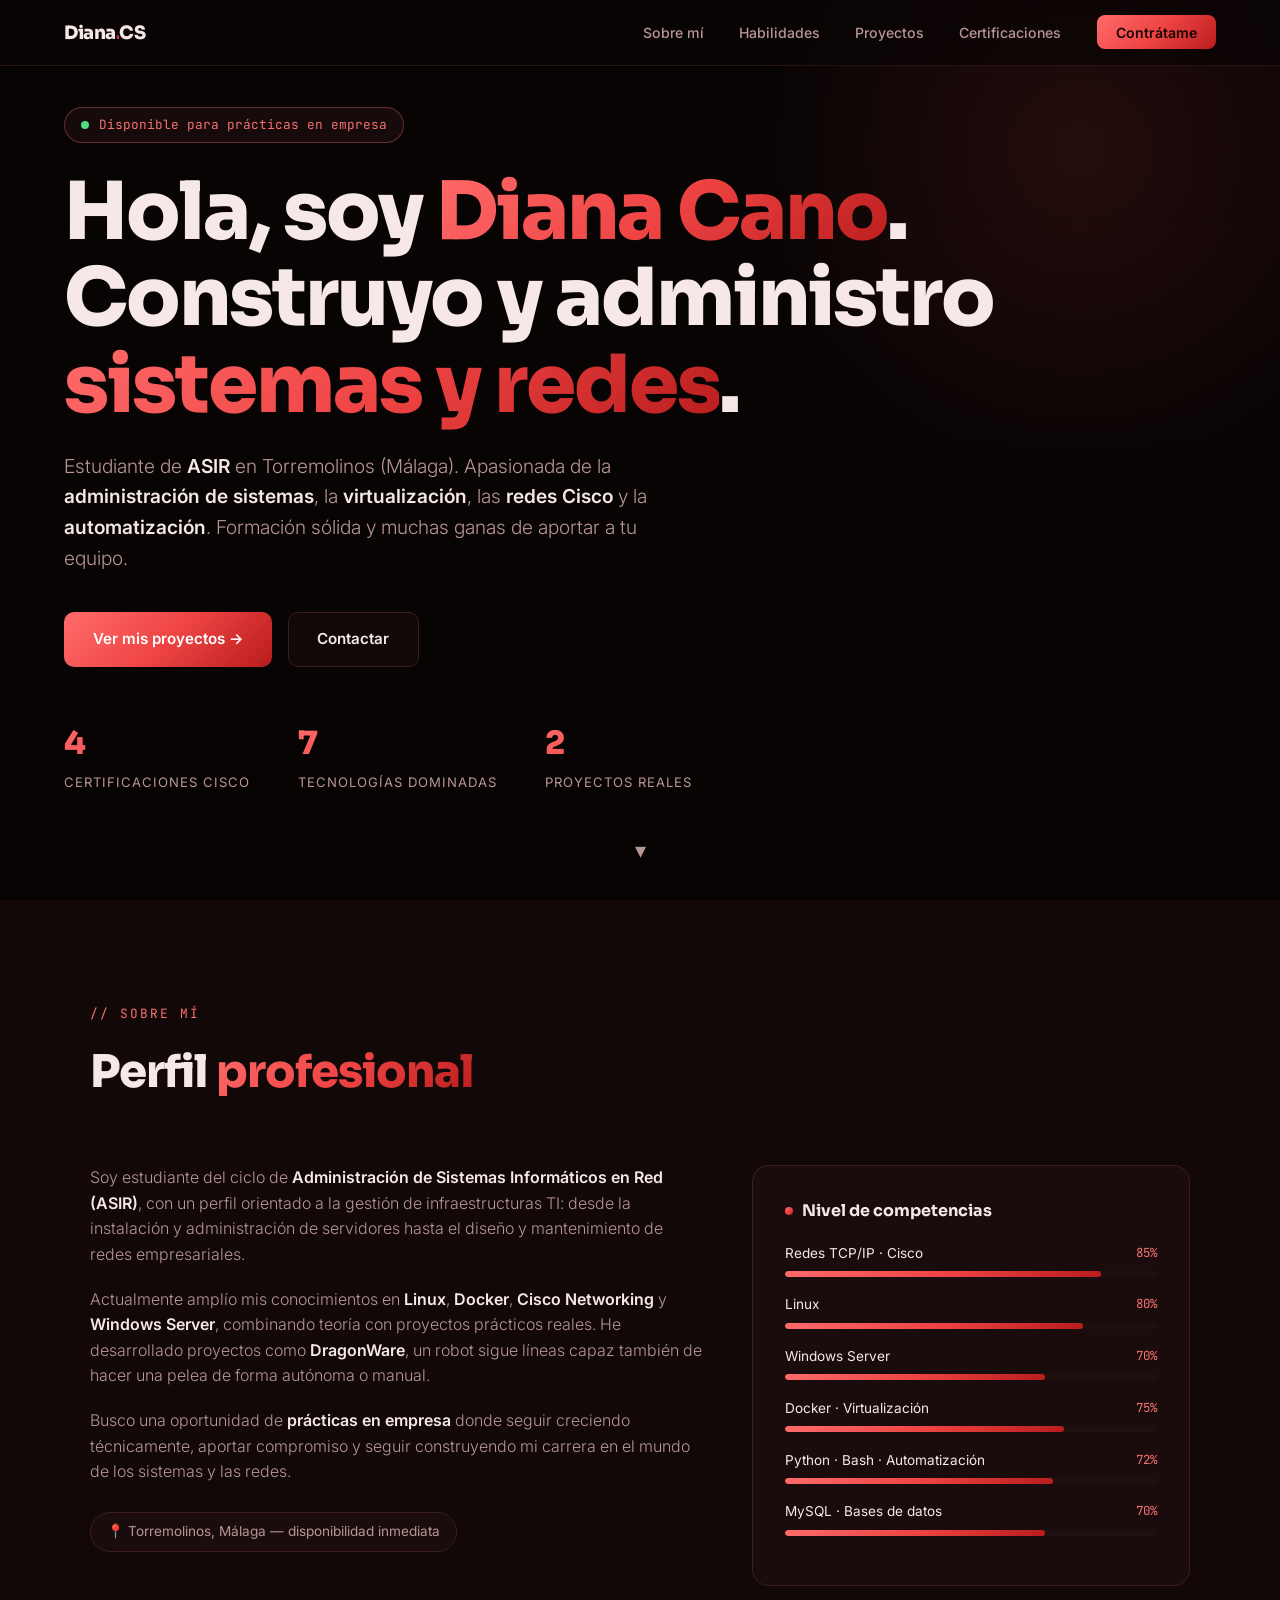
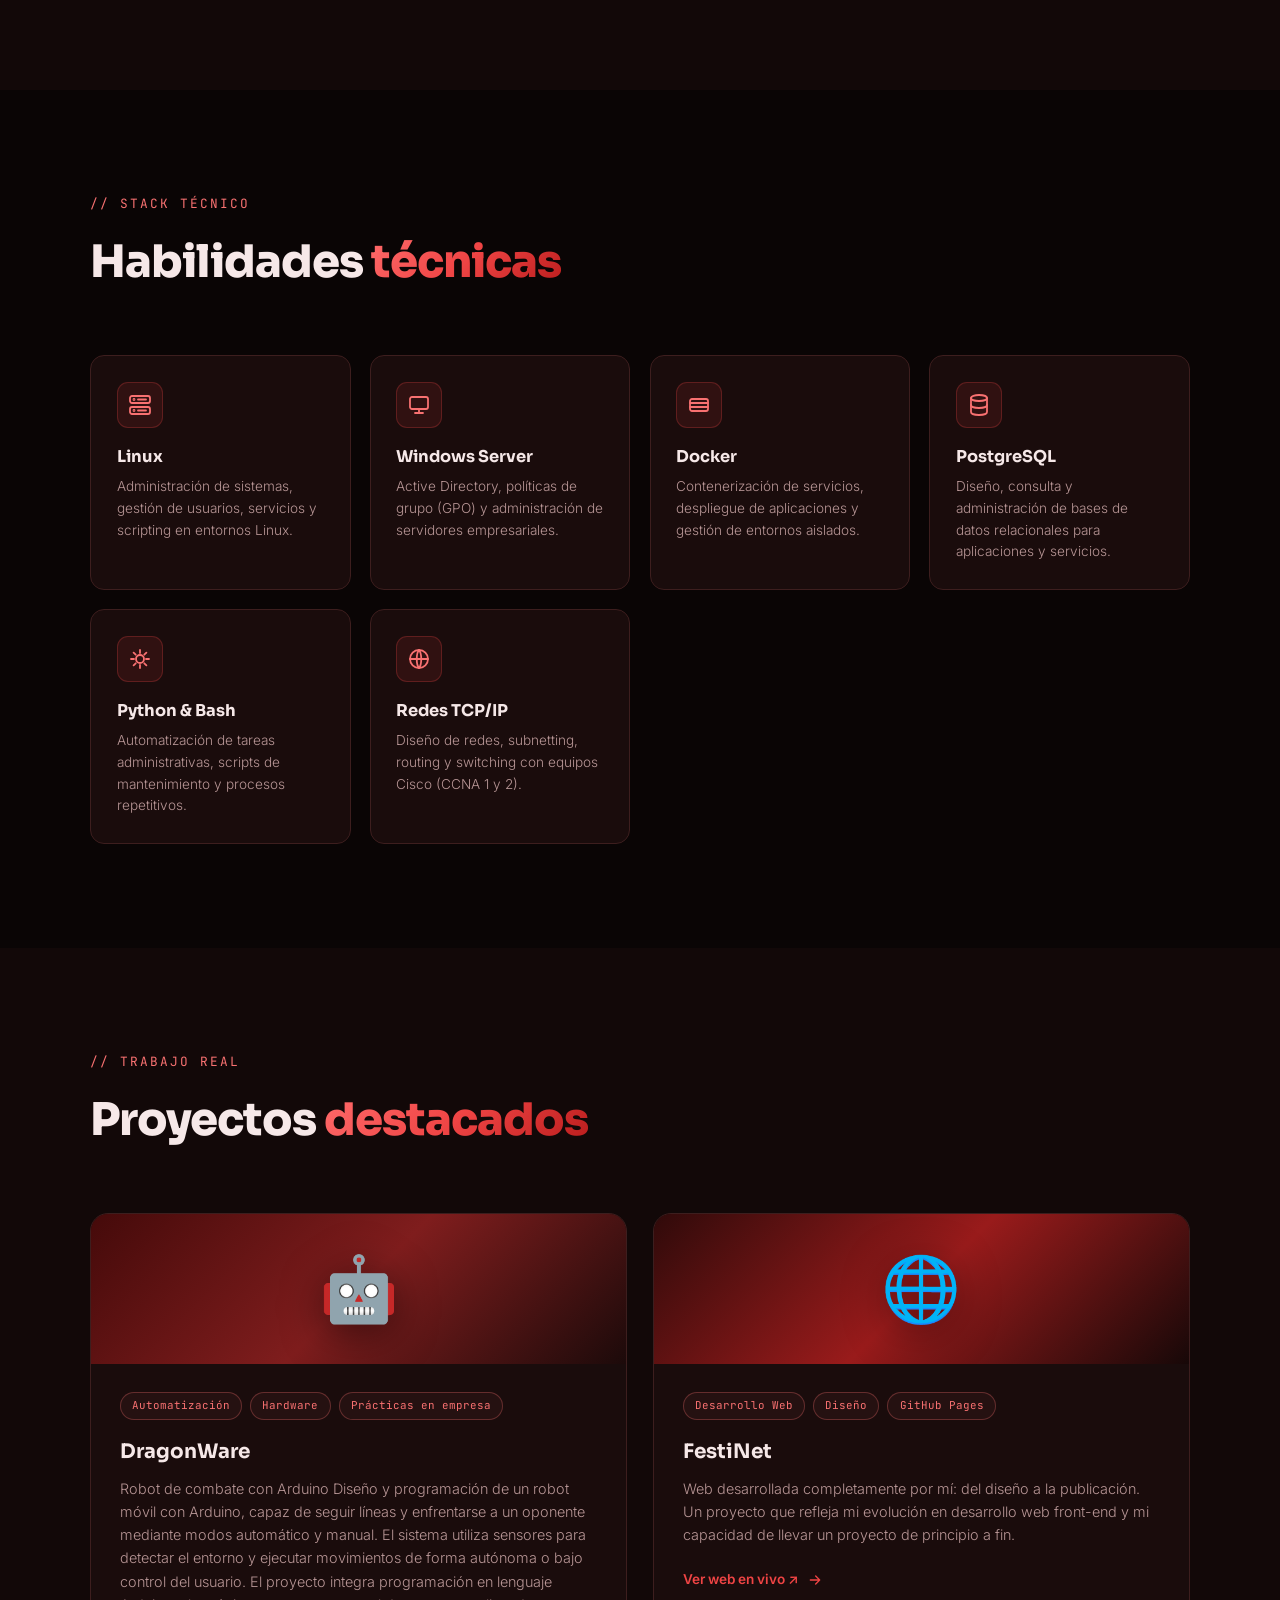
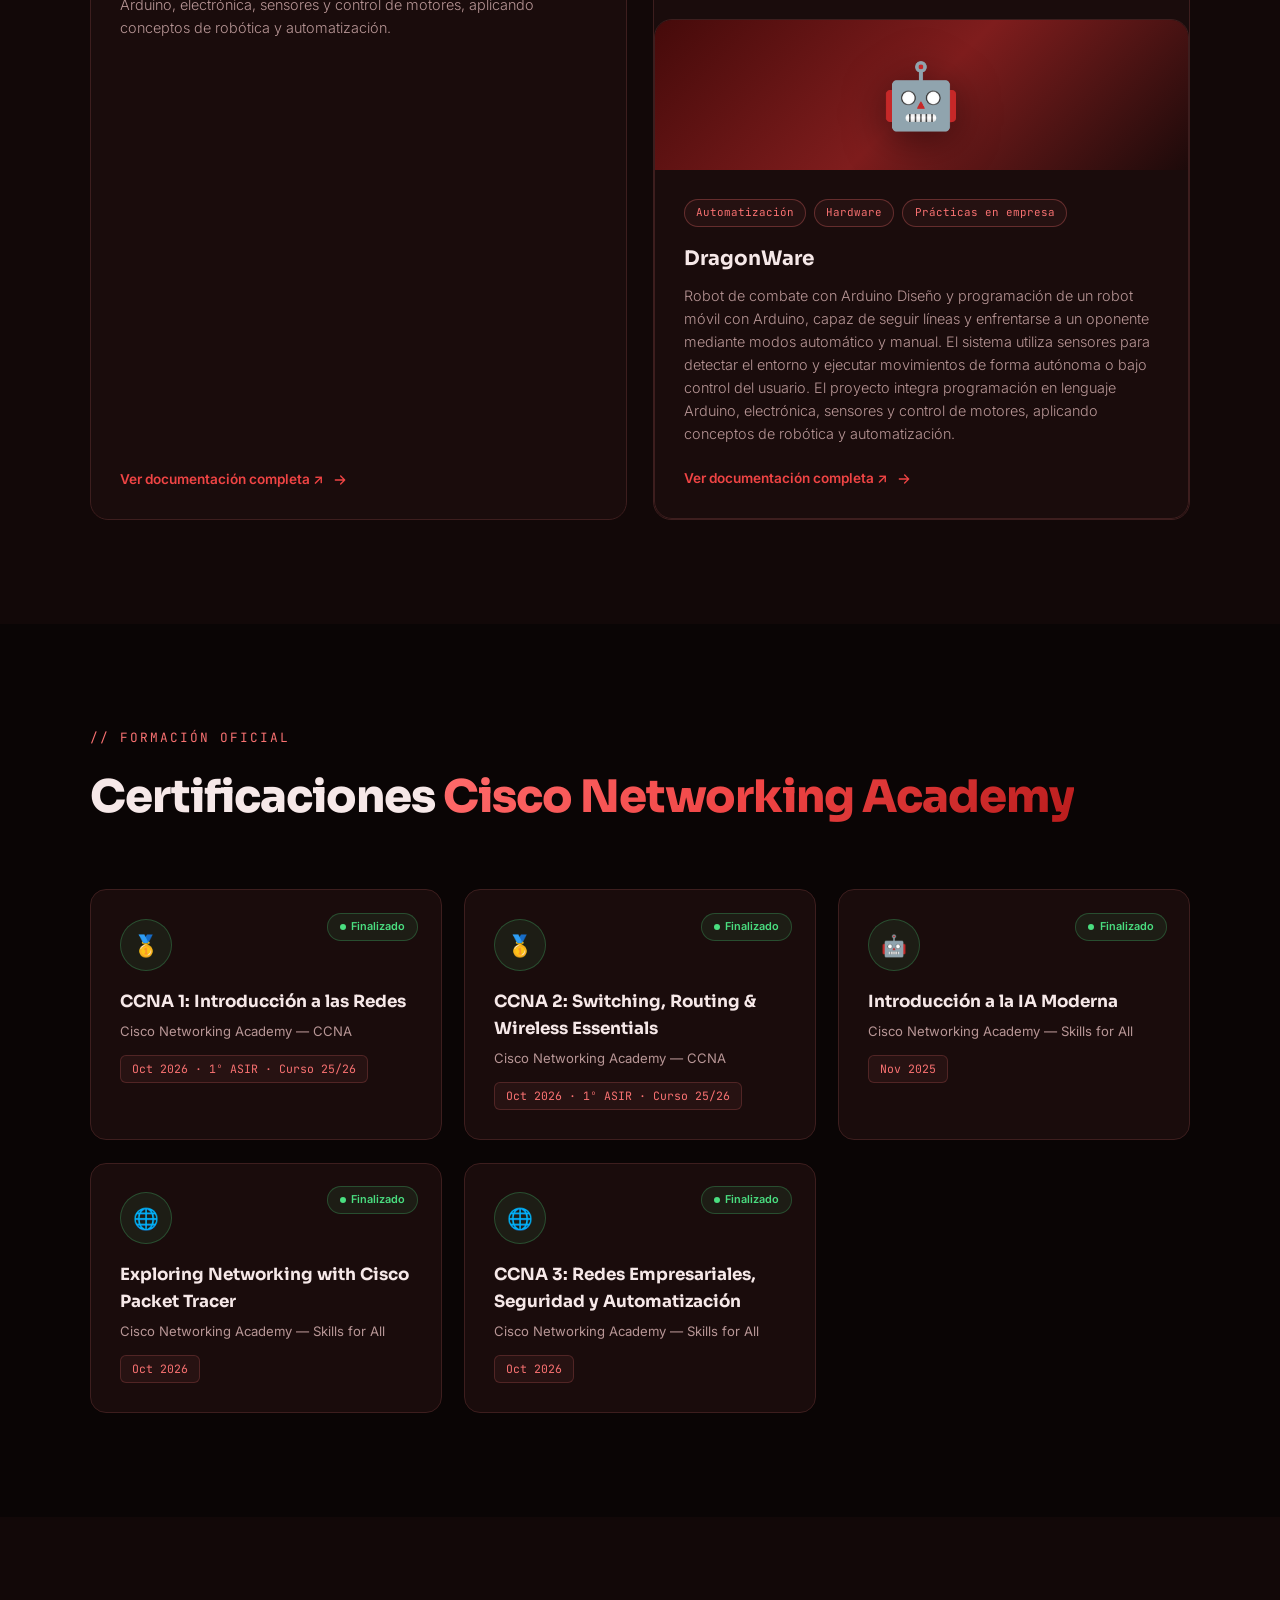
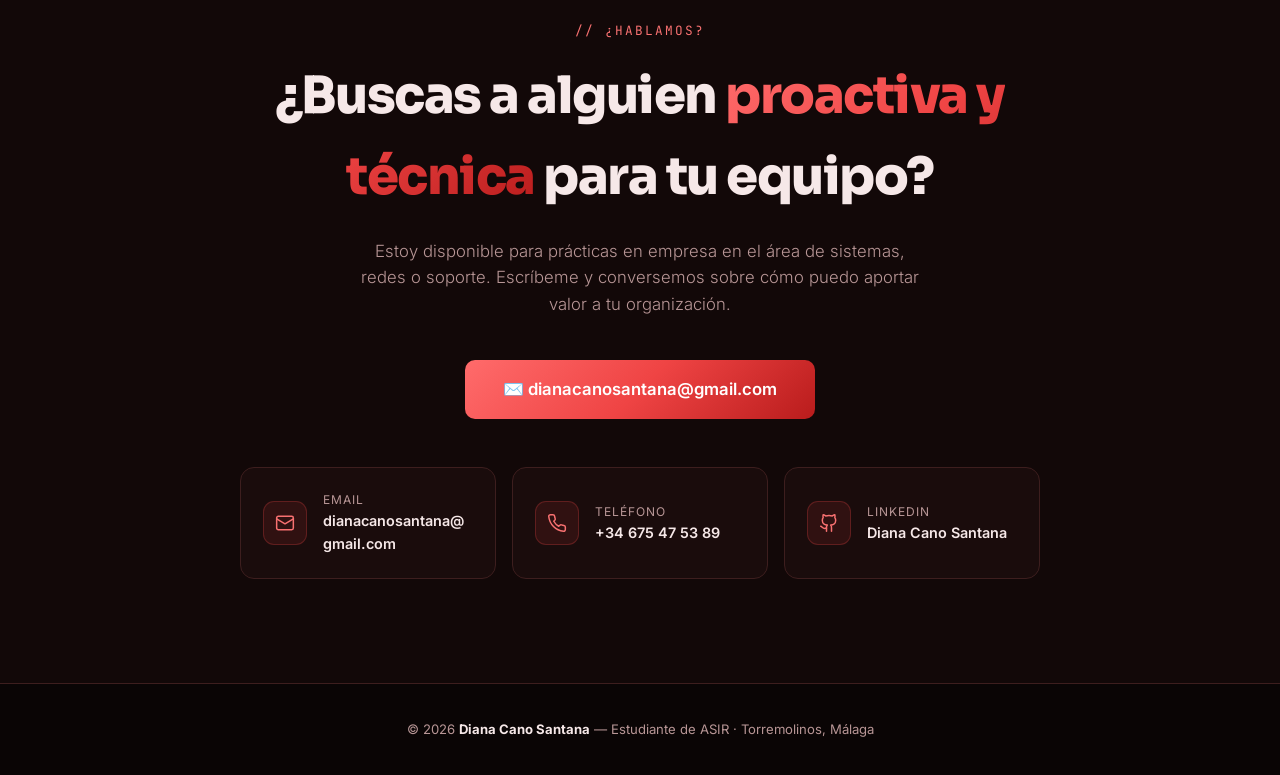
==== index.html @ 09d7ed4a "Update print statement from 'Hello' to 'Goodbye'si" ====
<!DOCTYPE html>
<html lang="es">

<head>
  <meta charset="UTF-8">
  <meta name="viewport" content="width=device-width, initial-scale=1.0">
  <link rel="icon" href="archivos/icono.png">
  <title>Diana Cano Santana — Administración de Sistemas y Redes</title>
  <meta name="description"
    content="Portfolio de Diana Cano Santana, estudiante de ASIR. Especializada en Linux, redes Cisco, Docker, Windows Server y automatización. Busco prácticas en empresa.">
  <link rel="preconnect" href="https://fonts.googleapis.com">
  <link rel="preconnect" href="https://fonts.gstatic.com" crossorigin>
  <link
    href="https://fonts.googleapis.com/css2?family=Sora:wght@300;400;600;700;800&family=Inter:wght@300;400;500;600&family=JetBrains+Mono:wght@400;500&display=swap"
    rel="stylesheet">
  <base target="_blank">
  <link rel="stylesheet" href="estilo.css">
</head>

<body>

  <!-- NAV -->
  <nav>
    <div class="logo">Diana<span>.</span>CS</div>
    <ul class="nav-links" id="navLinks">
      <li><a href="#sobre-mi">Sobre mí</a></li>
      <li><a href="#habilidades">Habilidades</a></li>
      <li><a href="#proyectos">Proyectos</a></li>
      <li><a href="#certificaciones">Certificaciones</a></li>
      <li><a href="#contacto" class="nav-cta">Contrátame</a></li>
    </ul>
    <button class="burger" id="burger" aria-label="Menú">☰</button>
  </nav>

  <!-- HERO -->
  <header class="hero">
    <div class="hero-bg"></div>
    <div class="hero-glow"></div>
    <div class="hero-inner">
      <div class="hero-tag"><span class="pulse-dot"></span>Disponible para prácticas en empresa</div>
      <h1>Hola, soy <span class="grad">Diana Cano</span>.<br>Construyo y administro <span class="grad">sistemas y
          redes</span>.</h1>
      <p class="hero-sub">
        Estudiante de <b>ASIR</b> en Torremolinos (Málaga). Apasionada de la
        <b>administración de sistemas</b>, la <b>virtualización</b>, las <b>redes Cisco</b>
        y la <b>automatización</b>. Formación sólida y muchas ganas de aportar a tu equipo.
      </p>
      <div class="hero-btns">
        <a href="#proyectos" class="btn btn-primary">Ver mis proyectos →</a>
        <a href="#contacto" class="btn btn-ghost">Contactar</a>
      </div>
      <div class="hero-stats">
        <div class="stat">
          <div class="num" data-count="4">0</div>
          <div class="lbl">Certificaciones Cisco</div>
        </div>
        <div class="stat">
          <div class="num" data-count="7">0</div>
          <div class="lbl">Tecnologías dominadas</div>
        </div>
        <div class="stat">
          <div class="num" data-count="2">0</div>
          <div class="lbl">Proyectos reales</div>
        </div>
      </div>
    </div>
    <div class="scroll-hint">▾</div>
  </header>

  <!-- SOBRE MÍ -->
  <section id="sobre-mi">
    <div class="wrap">
      <div class="section-head reveal">
        <span class="section-kicker">// Sobre mí</span>
        <h2 class="section-title">Perfil <span class="grad">profesional</span></h2>
      </div>
      <div class="about-grid">
        <div class="about-txt reveal">
          <p>
            Soy estudiante del ciclo de <b>Administración de Sistemas Informáticos en Red (ASIR)</b>,
            con un perfil orientado a la gestión de infraestructuras TI: desde la instalación y
            administración de servidores hasta el diseño y mantenimiento de redes empresariales.
          </p>
          <p>
            Actualmente amplío mis conocimientos en <b>Linux</b>, <b>Docker</b>,
            <b>Cisco Networking</b> y <b>Windows Server</b>, combinando teoría con proyectos
            prácticos reales. He desarrollado proyectos como <b>DragonWare</b>, un robot
            sigue líneas capaz también de hacer una pelea de forma autónoma o manual.
          </p>
          <p>
            Busco una oportunidad de <b>prácticas en empresa</b> donde seguir creciendo
            técnicamente, aportar compromiso y seguir construyendo mi carrera en el mundo
            de los sistemas y las redes.
          </p>
          <div class="loc-chip">📍 Torremolinos, Málaga — disponibilidad inmediata</div>
        </div>
        <div class="about-card reveal">
          <h3>Nivel de competencias</h3>
          <div class="progress-item">
            <div class="plabel"><span>Redes TCP/IP · Cisco</span><span>85%</span></div>
            <div class="bar"><i data-w="85"></i></div>
          </div>
          <div class="progress-item">
            <div class="plabel"><span>Linux</span><span>80%</span></div>
            <div class="bar"><i data-w="80"></i></div>
          </div>
          <div class="progress-item">
            <div class="plabel"><span>Windows Server</span><span>70%</span></div>
            <div class="bar"><i data-w="70"></i></div>
          </div>
          <div class="progress-item">
            <div class="plabel"><span>Docker · Virtualización</span><span>75%</span></div>
            <div class="bar"><i data-w="75"></i></div>
          </div>
          <div class="progress-item">
            <div class="plabel"><span>Python · Bash · Automatización</span><span>72%</span></div>
            <div class="bar"><i data-w="72"></i></div>
          </div>
          <div class="progress-item">
            <div class="plabel"><span>MySQL · Bases de datos</span><span>70%</span></div>
            <div class="bar"><i data-w="70"></i></div>
          </div>
        </div>
      </div>
    </div>
  </section>

  <!-- HABILIDADES -->
  <section id="habilidades">
    <div class="wrap">
      <div class="section-head reveal">
        <span class="section-kicker">// Stack técnico</span>
        <h2 class="section-title">Habilidades <span class="grad">técnicas</span></h2>
      </div>
      <div class="skills-grid">
        <div class="skill-card reveal">
          <div class="skill-icon"><svg viewBox="0 0 24 24">
              <rect x="2" y="3" width="20" height="7" rx="2" />
              <rect x="2" y="14" width="20" height="7" rx="2" />
              <circle cx="6" cy="6.5" r=".5" />
              <circle cx="6" cy="17.5" r=".5" />
              <path d="M10 6.5h8M10 17.5h8" />
            </svg></div>
          <h3>Linux</h3>
          <p>Administración de sistemas, gestión de usuarios, servicios y scripting en entornos Linux.</p>
        </div>
        <div class="skill-card reveal">
          <div class="skill-icon"><svg viewBox="0 0 24 24">
              <rect x="3" y="4" width="18" height="12" rx="2" />
              <path d="M8 20h8M12 16v4" />
            </svg></div>
          <h3>Windows Server</h3>
          <p>Active Directory, políticas de grupo (GPO) y administración de servidores empresariales.</p>
        </div>
        <div class="skill-card reveal">
          <div class="skill-icon"><svg viewBox="0 0 24 24">
              <path d="M3 10h18M3 14h18M7 6h10M7 18h10" />
              <rect x="3" y="6" width="18" height="12" rx="2" />
            </svg></div>
          <h3>Docker</h3>
          <p>Contenerización de servicios, despliegue de aplicaciones y gestión de entornos aislados.</p>
        </div>
        <div class="skill-card reveal">
          <div class="skill-icon"><svg viewBox="0 0 24 24">
              <ellipse cx="12" cy="5" rx="8" ry="3" />
              <path d="M4 5v14c0 1.7 3.6 3 8 3s8-1.3 8-3V5" />
              <path d="M4 12c0 1.7 3.6 3 8 3s8-1.3 8-3" />
            </svg></div>
          <h3>PostgreSQL</h3>
          <p>Diseño, consulta y administración de bases de datos relacionales para aplicaciones y servicios.</p>
        </div>
        <div class="skill-card reveal">
          <div class="skill-icon"><svg viewBox="0 0 24 24">
              <path
                d="M12 3v3M12 18v3M3 12h3M18 12h3M5.6 5.6l2.1 2.1M16.3 16.3l2.1 2.1M18.4 5.6l-2.1 2.1M7.7 16.3l-2.1 2.1" />
              <circle cx="12" cy="12" r="4" />
            </svg></div>
          <h3>Python &amp; Bash</h3>
          <p>Automatización de tareas administrativas, scripts de mantenimiento y procesos repetitivos.</p>
        </div>
        <div class="skill-card reveal">
          <div class="skill-icon"><svg viewBox="0 0 24 24">
              <circle cx="12" cy="12" r="9" />
              <path d="M3 12h18M12 3c3 3.5 3 14.5 0 18M12 3c-3 3.5-3 14.5 0 18" />
            </svg></div>
          <h3>Redes TCP/IP</h3>
          <p>Diseño de redes, subnetting, routing y switching con equipos Cisco (CCNA 1 y 2).</p>
        </div>
      </div>
    </div>
  </section>

  <!-- PROYECTOS -->
  <section id="proyectos">
    <div class="wrap">
      <div class="section-head reveal">
        <span class="section-kicker">// Trabajo real</span>
        <h2 class="section-title">Proyectos <span class="grad">destacados</span></h2>
      </div>
      <div class="projects-grid">
        <div class="project-card reveal">
          <div class="project-banner pb1"><span class="big-icon">🤖</span></div>
          <div class="project-body">
            <div class="project-tags">
              <span class="tag">Automatización</span><span class="tag">Hardware</span><span class="tag">Prácticas en
                empresa</span>
            </div>
            <h3>DragonWare</h3>
            <p>
              Robot de combate con Arduino

              Diseño y programación de un robot móvil con Arduino, capaz de seguir líneas y enfrentarse a un oponente
              mediante modos automático y manual. El sistema utiliza sensores para detectar el entorno y ejecutar
              movimientos de forma autónoma o bajo control del usuario. El proyecto integra programación en lenguaje
              Arduino, electrónica, sensores y control de motores, aplicando conceptos de robótica y automatización.
            </p>
            <a class="project-foot"
              href="archivos/DragonWare.pdf"
              target="_blank" rel="noopener">
              Ver documentación completa ↗
              <svg viewBox="0 0 24 24">
                <path d="M5 12h14M13 6l6 6-6 6" />
              </svg>
            </a>
          </div>
        </div>
        <div class="project-card reveal">
          <div class="project-banner pb2"><span class="big-icon">🌐</span></div>
          <div class="project-body">
            <div class="project-tags">
              <span class="tag">Desarrollo Web</span><span class="tag">Diseño</span><span class="tag">GitHub
                Pages</span>
            </div>
            <h3>FestiNet</h3>
            <p>
              Web desarrollada completamente por mí: del diseño a la publicación.
              Un proyecto que refleja mi evolución en desarrollo web front-end y
              mi capacidad de llevar un proyecto de principio a fin.
            </p>
            <a class="project-foot" href="https://canosantanadiana-sketch.github.io/FestiNet/main.html" target="_blank"
              rel="noopener">
              Ver web en vivo ↗
              <svg viewBox="0 0 24 24">
                <path d="M5 12h14M13 6l6 6-6 6" />
              </svg>
            </a>
          </div>
          <div class="project-card reveal">
          <div class="project-banner pb1"><span class="big-icon">🤖</span></div>
          <div class="project-body">
            <div class="project-tags">
              <span class="tag">Automatización</span><span class="tag">Hardware</span><span class="tag">Prácticas en
                empresa</span>
            </div>
            <h3>DragonWare</h3>
            <p>
              Robot de combate con Arduino

              Diseño y programación de un robot móvil con Arduino, capaz de seguir líneas y enfrentarse a un oponente
              mediante modos automático y manual. El sistema utiliza sensores para detectar el entorno y ejecutar
              movimientos de forma autónoma o bajo control del usuario. El proyecto integra programación en lenguaje
              Arduino, electrónica, sensores y control de motores, aplicando conceptos de robótica y automatización.
            </p>
            <a class="project-foot"
              href="archivos/DragonWare.pdf"
              target="_blank" rel="noopener">
              Ver documentación completa ↗
              <svg viewBox="0 0 24 24">
                <path d="M5 12h14M13 6l6 6-6 6" />
              </svg>
            </a>
          </div>
        </div>
        </div>
      </div>
    </div>
  </section>

  <!-- CERTIFICACIONES -->
  <section id="certificaciones">
    <div class="wrap">
      <div class="section-head reveal">
        <span class="section-kicker">// Formación oficial</span>
        <h2 class="section-title">Certificaciones <span class="grad">Cisco Networking Academy</span></h2>
      </div>
      <div class="certs-grid">
        <div class="cert-card reveal">
          <span class="cert-status">Finalizado</span>
          <div class="cert-badge">🥇</div>
          <h3>CCNA 1: Introducción a las Redes</h3>
          <div class="cert-org">Cisco Networking Academy — CCNA</div>
          <span class="cert-date">Oct 2026 · 1º ASIR · Curso 25/26</span>
        </div>
        <div class="cert-card reveal">
          <span class="cert-status">Finalizado</span>
          <div class="cert-badge">🥇</div>
          <h3>CCNA 2: Switching, Routing &amp; Wireless Essentials</h3>
          <div class="cert-org">Cisco Networking Academy — CCNA</div>
          <span class="cert-date">Oct 2026 · 1º ASIR · Curso 25/26</span>
        </div>
        <div class="cert-card reveal">
          <span class="cert-status">Finalizado</span>
          <div class="cert-badge">🤖</div>
          <h3>Introducción a la IA Moderna</h3>
          <div class="cert-org">Cisco Networking Academy — Skills for All</div>
          <span class="cert-date">Nov 2025</span>
        </div>
        <div class="cert-card reveal">
          <span class="cert-status">Finalizado</span>
          <div class="cert-badge">🌐</div>
          <h3>Exploring Networking with Cisco Packet Tracer</h3>
          <div class="cert-org">Cisco Networking Academy — Skills for All</div>
          <span class="cert-date">Oct 2026</span>
        </div>
        <div class="cert-card reveal">
          <span class="cert-status">Finalizado</span>
          <div class="cert-badge">🌐</div>
          <h3>CCNA 3: Redes Empresariales, Seguridad y Automatización</h3>
          <div class="cert-org">Cisco Networking Academy — Skills for All</div>
          <span class="cert-date">Oct 2026</span>
        </div>
      </div>
    </div>
  </section>

  <!-- CONTACTO -->
  <section id="contacto">
    <div class="contact-cta reveal">
      <span class="section-kicker" style="display:block;margin-bottom:.8rem">// ¿Hablamos?</span>
      <h2>¿Buscas a alguien <span class="grad">proactiva y técnica</span> para tu equipo?</h2>
      <p>
        Estoy disponible para prácticas en empresa en el área de sistemas, redes o soporte.
        Escríbeme y conversemos sobre cómo puedo aportar valor a tu organización.
      </p>
      <a href="mailto:dianacanosantana@gmail.com" class="btn btn-primary"
        style="font-size:1.05rem;padding:1rem 2.4rem;">
        ✉️ dianacanosantana@gmail.com
      </a>
      <div class="contact-cards">
        <a href="mailto:dianacanosantana@gmail.com" class="contact-card">
          <div class="ci"><svg viewBox="0 0 24 24">
              <rect x="2" y="4" width="20" height="16" rx="2" />
              <path d="m2 7 10 6L22 7" />
            </svg></div>
          <div>
            <div class="cl">Email</div>
            <div class="cv">dianacanosantana@gmail.com</div>
          </div>
        </a>
        <a href="tel:+34675475389" class="contact-card">
          <div class="ci"><svg viewBox="0 0 24 24">
              <path
                d="M22 16.9v3a2 2 0 0 1-2.2 2A19.8 19.8 0 0 1 2.1 4.2 2 2 0 0 1 4.1 2h3a2 2 0 0 1 2 1.7c.13.96.36 1.9.7 2.8a2 2 0 0 1-.45 2.1L8.1 9.9a16 16 0 0 0 6 6l1.3-1.25a2 2 0 0 1 2.1-.45c.9.34 1.84.57 2.8.7A2 2 0 0 1 22 16.9z" />
            </svg></div>
          <div>
            <div class="cl">Teléfono</div>
            <div class="cv">+34 675 47 53 89</div>
          </div>
        </a>
        <a href="x" target="_blank" rel="noopener" class="contact-card">
          <div class="ci"><svg viewBox="0 0 24 24">
              <path
                d="M15 22v-4a4.8 4.8 0 0 0-1-3.5c3 0 6-2 6-5.5.08-1.25-.27-2.48-1-3.5.28-1.15.28-2.35 0-3.5 0 0-1 0-3 1.5-2.64-.5-5.36-.5-8 0C6 2 5 2 5 2c-.3 1.15-.3 2.35 0 3.5A5.4 5.4 0 0 0 4 9c0 3.5 3 5.5 6 5.5-.39.49-.68 1.05-.85 1.65-.17.6-.22 1.23-.15 1.85v4" />
              <path d="M9 18c-4.51 2-5-2-7-2" />
            </svg></div>
         
          <div>
            <div class="cl">LinkedIn</div>
            <div class="cv">Diana Cano Santana</div>
          </div>
        </a>
      </div>
    </div>
  </section>

  <footer>
    © 2026 <b>Diana Cano Santana</b> — Estudiante de ASIR · Torremolinos, Málaga
  </footer>

  <script src="animaciones.js"></script>
</body>

</html>
---- estilo.css ----
:root{
  --bg:#0a0505;
  --bg2:#120808;
  --card:#1a0c0c;
  --card2:#221010;
  --line:#3d1e1e;
  --txt:#f6e8e8;
  --muted:#b89696;
  --accent:#ef4444;
  --accent2:#f87171;
  --accent3:#b91c1c;
  --grad:linear-gradient(135deg,#ff6b6b 0%,#ef4444 50%,#b91c1c 100%);
}
*{margin:0;padding:0;box-sizing:border-box}
html{scroll-behavior:smooth}
body{
  background:var(--bg);
  color:var(--txt);
  font-family:'Inter',sans-serif;
  line-height:1.6;
  overflow-x:hidden;
}
h1,h2,h3{font-family:'Sora',sans-serif}
::selection{background:#ef4444;color:#0a0505}
::-webkit-scrollbar{width:10px}
::-webkit-scrollbar-track{background:var(--bg)}
::-webkit-scrollbar-thumb{background:#4a2424;border-radius:5px}

/* ============ NAV ============ */
nav{
  position:fixed;top:0;left:0;right:0;z-index:100;
  display:flex;align-items:center;justify-content:space-between;
  padding:1.1rem 5vw;
  background:rgba(10,5,5,.72);
  backdrop-filter:blur(14px);
  -webkit-backdrop-filter:blur(14px);
  border-bottom:1px solid rgba(61,30,30,.6);
  transition:padding .3s;
}
.logo{font-family:'Sora',sans-serif;font-weight:800;font-size:1.15rem;letter-spacing:-.5px}
.logo span{background:var(--grad);-webkit-background-clip:text;background-clip:text;color:transparent}
.nav-links{display:flex;gap:2.2rem;list-style:none}
.nav-links a{
  color:var(--muted);text-decoration:none;font-size:.88rem;font-weight:500;
  position:relative;transition:color .25s;
}
.nav-links a::after{
  content:"";position:absolute;left:0;bottom:-6px;height:2px;width:0;
  background:var(--grad);border-radius:2px;transition:width .3s;
}
.nav-links a:hover{color:var(--txt)}
.nav-links a:hover::after{width:100%}
.nav-cta{
  background:var(--grad);color:#1a0505!important;padding:.55rem 1.2rem;border-radius:8px;
  font-weight:600!important;
}
.nav-cta::after{display:none}
.nav-cta:hover{filter:brightness(1.15)}
.burger{display:none;background:none;border:none;color:var(--txt);cursor:pointer;font-size:1.6rem}

/* ============ HERO ============ */
.hero{
  min-height:100vh;
  display:flex;flex-direction:column;justify-content:center;
  padding:0 5vw;position:relative;overflow:hidden;
}
.hero-bg{
  position:absolute;inset:0;z-index:0;
  background:url('hero-mar.png') center/cover no-repeat;
  opacity:.28;
  filter:saturate(.4) hue-rotate(-40deg) contrast(1.1);
}
.hero-bg::after{
  content:"";position:absolute;inset:0;
  background:linear-gradient(180deg,rgba(10,5,5,.55) 0%,rgba(10,5,5,.25) 40%,var(--bg) 100%);
}
.hero-glow{
  position:absolute;width:700px;height:700px;border-radius:50%;
  background:radial-gradient(circle,rgba(239,68,68,.13) 0%,transparent 65%);
  top:-200px;right:-150px;z-index:0;pointer-events:none;
}
.hero-inner{position:relative;z-index:2;max-width:1100px}
.hero-tag{
  display:inline-flex;align-items:center;gap:.6rem;
  font-family:'JetBrains Mono',monospace;font-size:.8rem;color:var(--accent2);
  border:1px solid rgba(248,113,113,.35);padding:.45rem 1rem;border-radius:100px;
  background:rgba(248,113,113,.06);margin-bottom:1.6rem;
}
.pulse-dot{width:8px;height:8px;border-radius:50%;background:#4ade80;box-shadow:0 0 0 0 rgba(74,222,128,.7);animation:pulse 2s infinite}
@keyframes pulse{0%{box-shadow:0 0 0 0 rgba(74,222,128,.7)}70%{box-shadow:0 0 0 10px rgba(74,222,128,0)}100%{box-shadow:0 0 0 0 rgba(74,222,128,0)}}
.hero h1{
  font-size:clamp(2.6rem,6.5vw,5rem);font-weight:800;line-height:1.08;letter-spacing:-2px;
}
.hero h1 .grad{background:var(--grad);-webkit-background-clip:text;background-clip:text;color:transparent}
.hero-sub{
  margin-top:1.4rem;font-size:clamp(1rem,1.6vw,1.2rem);color:var(--muted);max-width:640px;font-weight:300;
}
.hero-sub b{color:var(--txt);font-weight:600}
.hero-btns{display:flex;gap:1rem;margin-top:2.4rem;flex-wrap:wrap}
.btn{
  display:inline-flex;align-items:center;gap:.6rem;
  padding:.9rem 1.8rem;border-radius:10px;text-decoration:none;
  font-weight:600;font-size:.95rem;transition:transform .25s,box-shadow .25s,filter .25s;
}
.btn-primary{background:var(--grad);color:#fff}
.btn-primary:hover{transform:translateY(-3px);box-shadow:0 12px 30px rgba(239,68,68,.4);filter:brightness(1.08)}
.btn-ghost{
  border:1px solid var(--line);color:var(--txt);background:rgba(26,12,12,.5);
}
.btn-ghost:hover{border-color:var(--accent);transform:translateY(-3px)}
.hero-stats{
  display:flex;gap:3rem;margin-top:3.2rem;flex-wrap:wrap;
}
.stat .num{
  font-family:'Sora',sans-serif;font-size:2rem;font-weight:800;
  background:var(--grad);-webkit-background-clip:text;background-clip:text;color:transparent;
}
.stat .lbl{font-size:.82rem;color:var(--muted);text-transform:uppercase;letter-spacing:1px;margin-top:.2rem}
.scroll-hint{
  position:absolute;bottom:2rem;left:50%;transform:translateX(-50%);
  color:var(--muted);font-size:1.4rem;animation:bob 2s ease-in-out infinite;z-index:2;
}
@keyframes bob{0%,100%{transform:translate(-50%,0)}50%{transform:translate(-50%,10px)}}

/* ============ SECTIONS ============ */
section{padding:6.5rem 5vw}
.section-head{max-width:1100px;margin:0 auto 3.5rem}
.section-kicker{
  font-family:'JetBrains Mono',monospace;font-size:.8rem;color:var(--accent2);
  text-transform:uppercase;letter-spacing:2px;display:block;margin-bottom:.8rem;
}
.section-title{font-size:clamp(1.9rem,4vw,2.8rem);font-weight:800;letter-spacing:-1px}
.section-title .grad{background:var(--grad);-webkit-background-clip:text;background-clip:text;color:transparent}
.wrap{max-width:1100px;margin:0 auto}

/* ============ ABOUT ============ */
#sobre-mi{background:var(--bg2);position:relative}
.about-grid{display:grid;grid-template-columns:1.4fr 1fr;gap:3rem;align-items:start}
.about-txt p{color:var(--muted);margin-bottom:1.2rem;font-weight:300}
.about-txt p b{color:var(--txt);font-weight:600}
.loc-chip{
  display:inline-flex;align-items:center;gap:.5rem;margin-top:.5rem;
  font-size:.85rem;color:var(--muted);border:1px solid var(--line);
  padding:.5rem 1rem;border-radius:100px;background:var(--card);
}
.about-card{
  background:var(--card);border:1px solid var(--line);border-radius:16px;padding:2rem;
  position:sticky;top:100px;
}
.about-card h3{font-size:1rem;margin-bottom:1.2rem;display:flex;align-items:center;gap:.6rem}
.about-card h3::before{content:"";width:8px;height:8px;border-radius:50%;background:var(--grad)}
.progress-item{margin-bottom:1.1rem}
.progress-item .plabel{display:flex;justify-content:space-between;font-size:.85rem;margin-bottom:.4rem}
.progress-item .plabel span:last-child{color:var(--accent2);font-family:'JetBrains Mono',monospace;font-size:.78rem}
.bar{height:6px;background:#200f0f;border-radius:4px;overflow:hidden}
.bar i{
  display:block;height:100%;border-radius:4px;background:var(--grad);width:0;
  transition:width 1.4s cubic-bezier(.22,1,.36,1);
}

/* ============ SKILLS ============ */
.skills-grid{display:grid;grid-template-columns:repeat(auto-fit,minmax(240px,1fr));gap:1.2rem}
.skill-card{
  background:var(--card);border:1px solid var(--line);border-radius:14px;
  padding:1.6rem;transition:transform .3s,border-color .3s,box-shadow .3s;
  position:relative;overflow:hidden;
}
.skill-card::before{
  content:"";position:absolute;top:0;left:0;right:0;height:3px;
  background:var(--grad);opacity:0;transition:opacity .3s;
}
.skill-card:hover{transform:translateY(-6px);border-color:#552828;box-shadow:0 16px 40px rgba(0,0,0,.5)}
.skill-card:hover::before{opacity:1}
.skill-icon{
  width:46px;height:46px;border-radius:11px;display:flex;align-items:center;justify-content:center;
  background:rgba(239,68,68,.1);border:1px solid rgba(239,68,68,.25);margin-bottom:1rem;
}
.skill-icon svg{width:24px;height:24px;stroke:var(--accent2);fill:none;stroke-width:1.8;stroke-linecap:round;stroke-linejoin:round}
.skill-card h3{font-size:1.02rem;margin-bottom:.4rem}
.skill-card p{font-size:.85rem;color:var(--muted);font-weight:300}

/* ============ PROJECTS ============ */
#proyectos{background:var(--bg2)}
.projects-grid{display:grid;grid-template-columns:repeat(auto-fit,minmax(330px,1fr));gap:1.6rem}
.project-card{
  background:var(--card);border:1px solid var(--line);border-radius:18px;overflow:hidden;
  transition:transform .3s,border-color .3s,box-shadow .3s;display:flex;flex-direction:column;
}
.project-card:hover{transform:translateY(-8px);border-color:#6b3232;box-shadow:0 24px 60px rgba(0,0,0,.6)}
.project-banner{
  height:150px;position:relative;overflow:hidden;
  display:flex;align-items:center;justify-content:center;
}
.pb1{background:linear-gradient(135deg,#450a0a 0%,#7f1d1d 50%,#1c0a0a 100%)}
.pb2{background:linear-gradient(135deg,#300a0a 0%,#991b1b 50%,#170808 100%)}
.project-banner .big-icon{font-size:4rem;filter:drop-shadow(0 8px 20px rgba(0,0,0,.5));transition:transform .4s}
.project-card:hover .big-icon{transform:scale(1.15) rotate(-4deg)}
.project-body{padding:1.8rem;display:flex;flex-direction:column;flex:1}
.project-tags{display:flex;gap:.5rem;flex-wrap:wrap;margin-bottom:1rem}
.tag{
  font-family:'JetBrains Mono',monospace;font-size:.68rem;color:var(--accent2);
  border:1px solid rgba(248,113,113,.3);padding:.25rem .7rem;border-radius:100px;
  background:rgba(248,113,113,.05);
}
.project-body h3{font-size:1.25rem;margin-bottom:.6rem}
.project-body p{font-size:.9rem;color:var(--muted);font-weight:300;flex:1}
.project-foot{
  display:inline-flex;align-items:center;gap:.5rem;margin-top:1.4rem;
  font-size:.85rem;color:var(--accent);font-weight:600;text-decoration:none;
}
.project-foot:hover{color:var(--accent2)}
.project-foot svg{width:16px;height:16px;stroke:currentColor;fill:none;stroke-width:2;stroke-linecap:round;stroke-linejoin:round;transition:transform .3s}
.project-card:hover .project-foot svg{transform:translateX(5px)}

/* ============ CERTS ============ */
.certs-grid{display:grid;grid-template-columns:repeat(auto-fit,minmax(280px,1fr));gap:1.4rem}
.cert-card{
  background:var(--card);border:1px solid var(--line);border-radius:16px;padding:1.8rem;
  transition:transform .3s,border-color .3s;position:relative;
}
.cert-card:hover{transform:translateY(-6px);border-color:rgba(239,68,68,.4)}
.cert-badge{
  width:52px;height:52px;border-radius:50%;display:flex;align-items:center;justify-content:center;
  background:rgba(74,222,128,.08);border:1px solid rgba(74,222,128,.25);margin-bottom:1.1rem;font-size:1.3rem;
}
.cert-card h3{font-size:1.05rem;margin-bottom:.35rem}
.cert-org{font-size:.82rem;color:var(--muted);margin-bottom:.8rem}
.cert-date{
  font-family:'JetBrains Mono',monospace;font-size:.72rem;color:var(--accent2);
  background:rgba(248,113,113,.06);border:1px solid rgba(248,113,113,.2);
  padding:.25rem .7rem;border-radius:6px;display:inline-block;
}
.cert-status{
  position:absolute;top:1.4rem;right:1.4rem;font-size:.68rem;font-weight:600;
  color:#4ade80;background:rgba(74,222,128,.08);border:1px solid rgba(74,222,128,.25);
  padding:.28rem .75rem;border-radius:100px;display:flex;align-items:center;gap:.35rem;
}
.cert-status::before{content:"";width:6px;height:6px;border-radius:50%;background:#4ade80}

/* ============ CONTACT ============ */
#contacto{background:var(--bg2);position:relative;overflow:hidden}
.contact-cta{
  max-width:800px;margin:0 auto;text-align:center;position:relative;z-index:2;
}
.contact-cta h2{font-size:clamp(2rem,4.5vw,3.2rem);font-weight:800;letter-spacing:-1.5px;margin-bottom:1.2rem}
.contact-cta h2 .grad{background:var(--grad);-webkit-background-clip:text;background-clip:text;color:transparent}
.contact-cta p{color:var(--muted);max-width:560px;margin:0 auto 2.6rem;font-weight:300;font-size:1.05rem}
.contact-cards{display:grid;grid-template-columns:repeat(auto-fit,minmax(220px,1fr));gap:1rem;margin-top:3rem;text-align:left}
.contact-card{
  background:var(--card);border:1px solid var(--line);border-radius:14px;padding:1.4rem;
  text-decoration:none;color:var(--txt);transition:transform .3s,border-color .3s;
  display:flex;align-items:center;gap:1rem;
}
.contact-card:hover{transform:translateY(-4px);border-color:var(--accent)}
.contact-card .ci{
  width:44px;height:44px;border-radius:11px;flex-shrink:0;
  display:flex;align-items:center;justify-content:center;
  background:rgba(239,68,68,.1);border:1px solid rgba(239,68,68,.25);
}
.contact-card .ci svg{width:20px;height:20px;stroke:var(--accent2);fill:none;stroke-width:1.8;stroke-linecap:round;stroke-linejoin:round}
.contact-card .cl{font-size:.75rem;color:var(--muted);text-transform:uppercase;letter-spacing:1px}
.contact-card .cv{font-size:.9rem;font-weight:600;word-break:break-all}

footer{
  padding:2.2rem 5vw;text-align:center;color:var(--muted);font-size:.82rem;
  border-top:1px solid var(--line);background:var(--bg);
}
footer b{color:var(--txt)}

/* reveal animation */
.reveal{opacity:0;transform:translateY(35px);transition:opacity .8s ease,transform .8s cubic-bezier(.22,1,.36,1)}
.reveal.visible{opacity:1;transform:translateY(0)}

@media (max-width:860px){
  .nav-links{
    position:fixed;top:64px;right:0;flex-direction:column;background:var(--bg2);
    width:100%;padding:1.5rem 5vw;gap:1.4rem;border-bottom:1px solid var(--line);
    transform:translateY(-130%);transition:transform .35s;
  }
  .nav-links.open{transform:translateY(0)}
  .burger{display:block}
  .about-grid{grid-template-columns:1fr}
  .about-card{position:static}
  .hero-stats{gap:1.8rem}
}
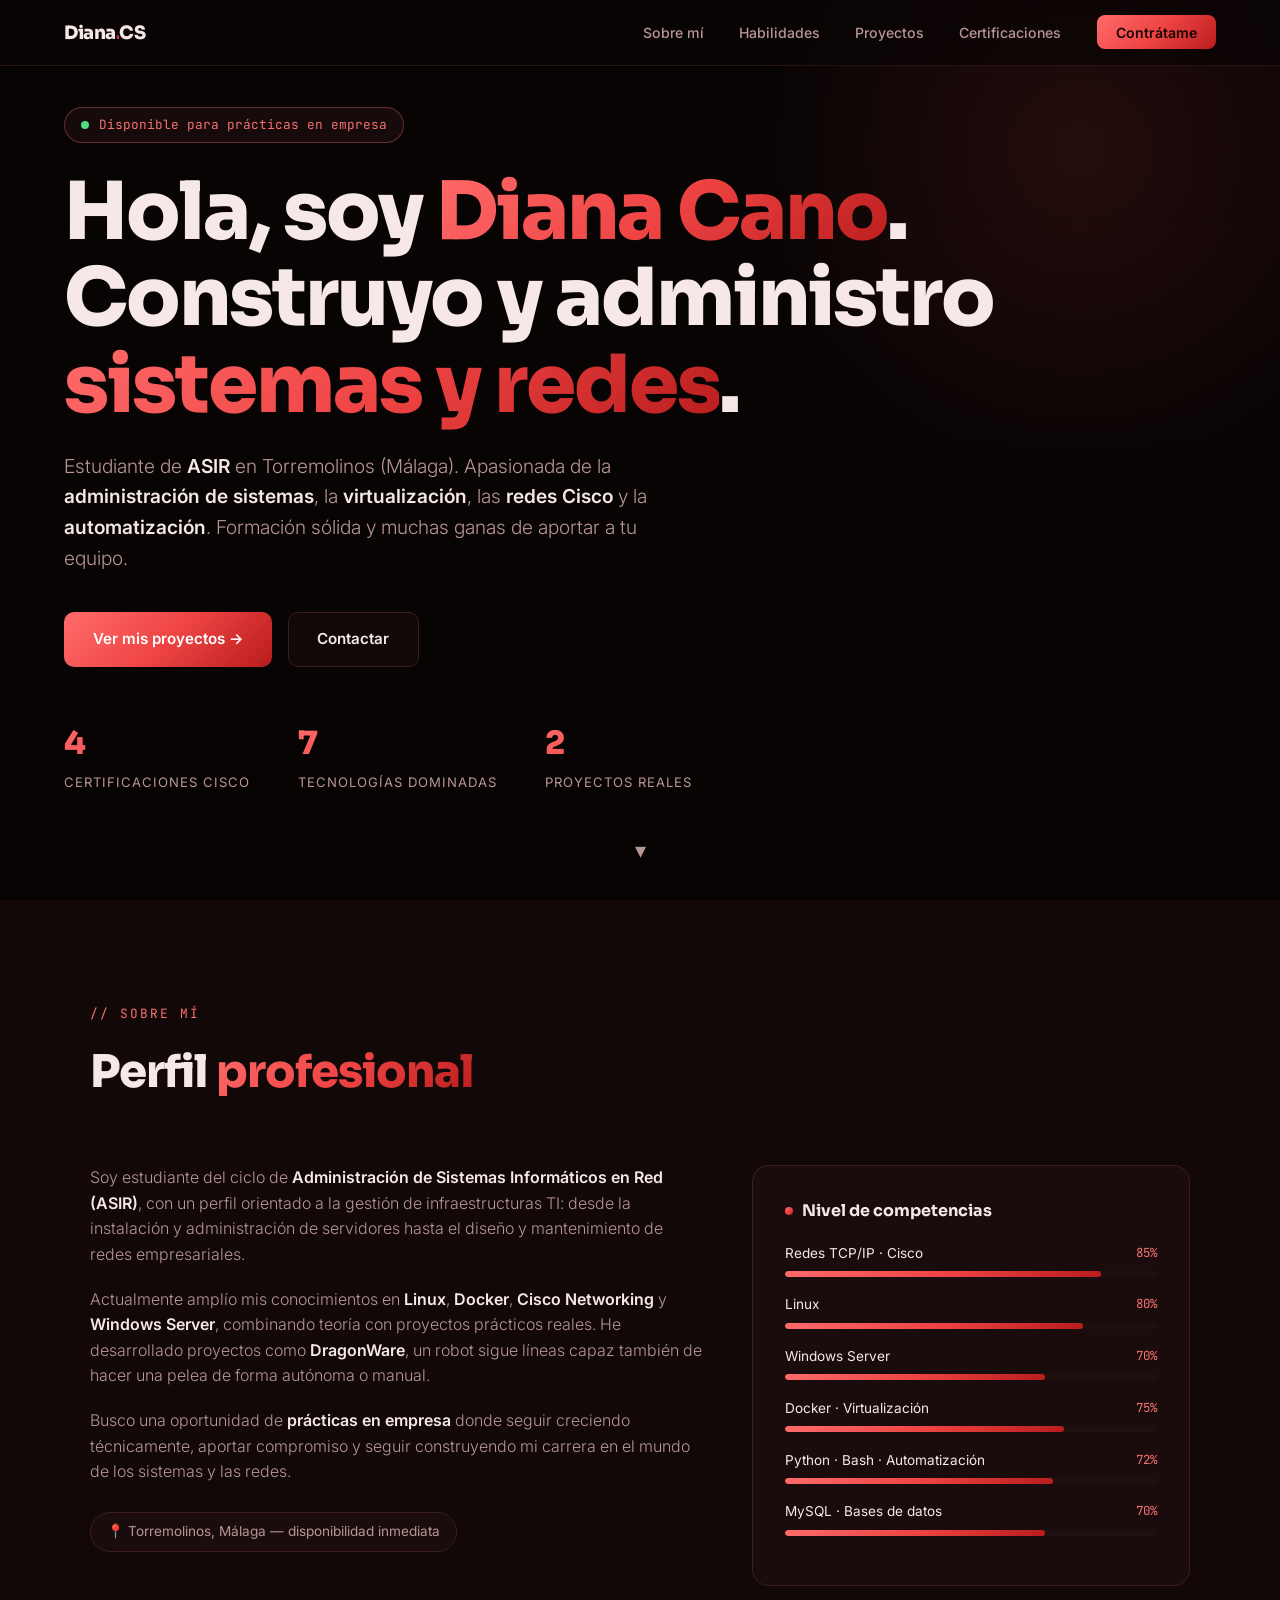
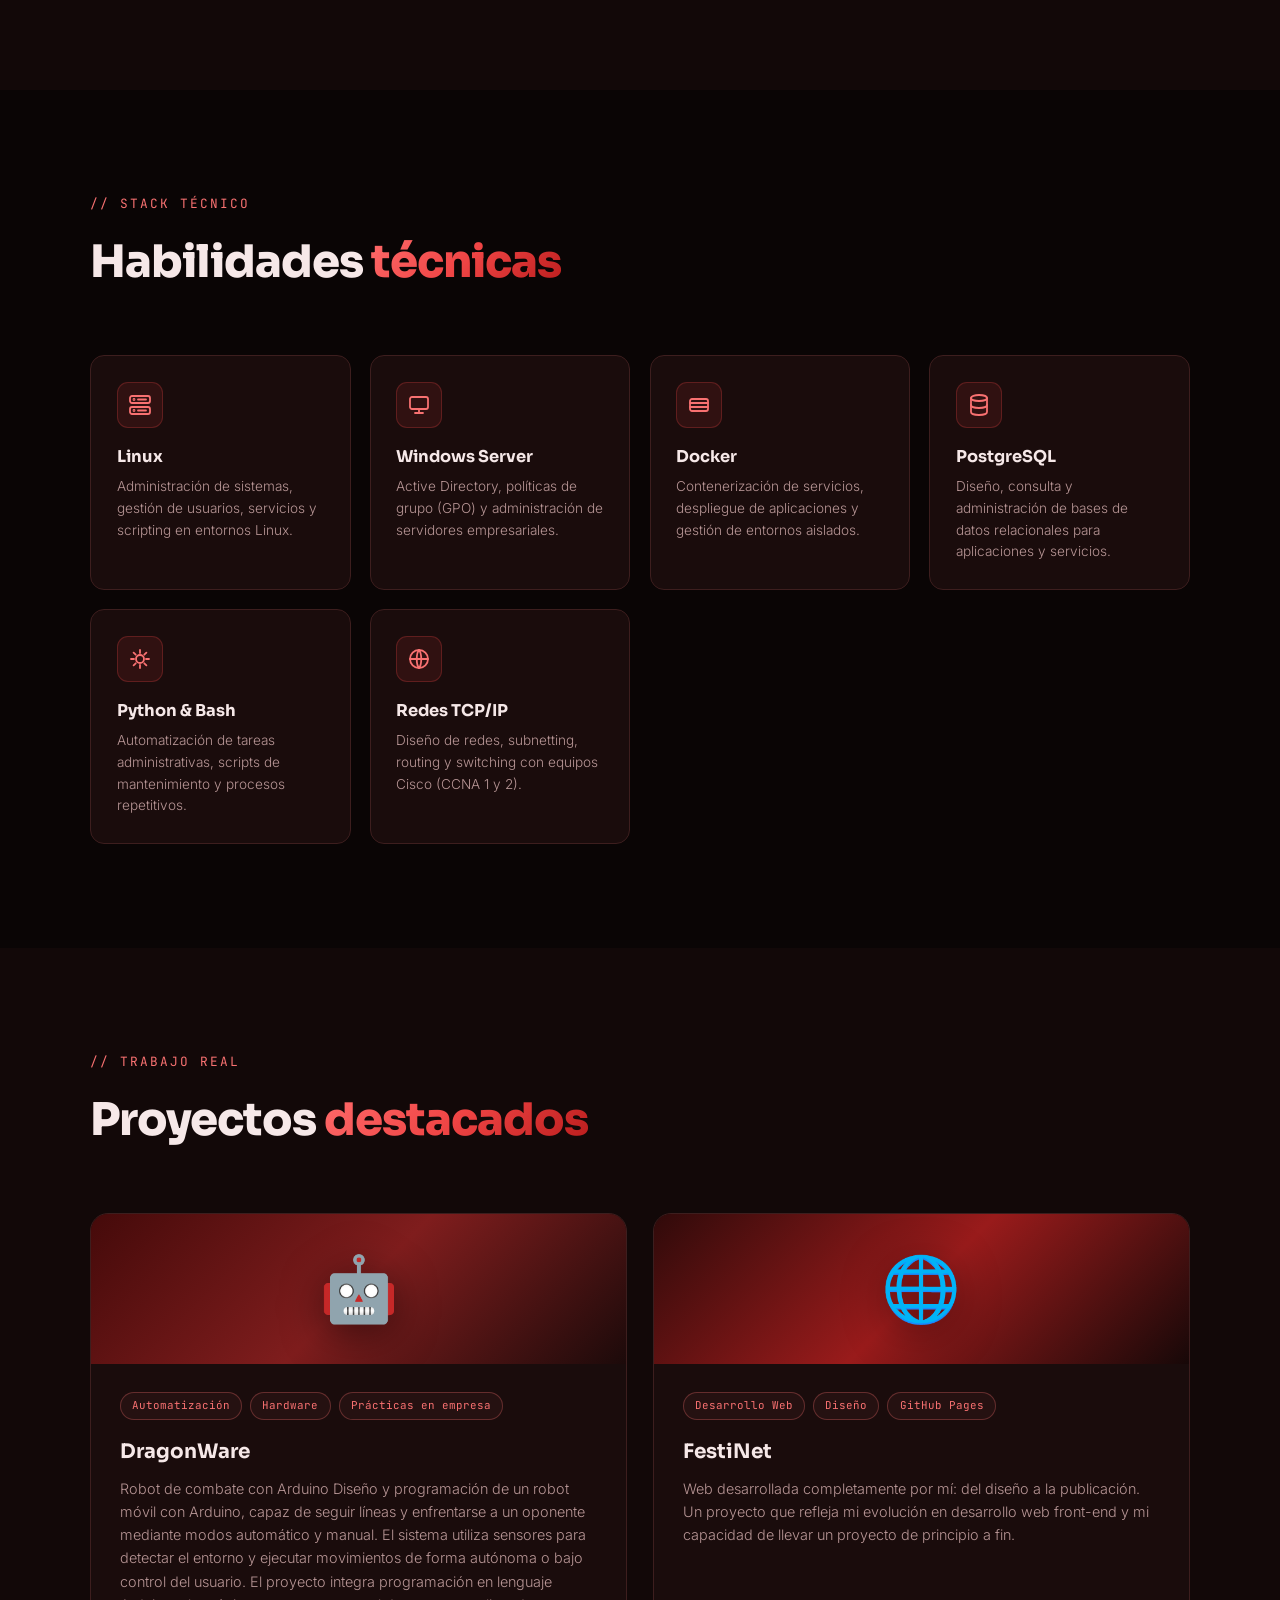
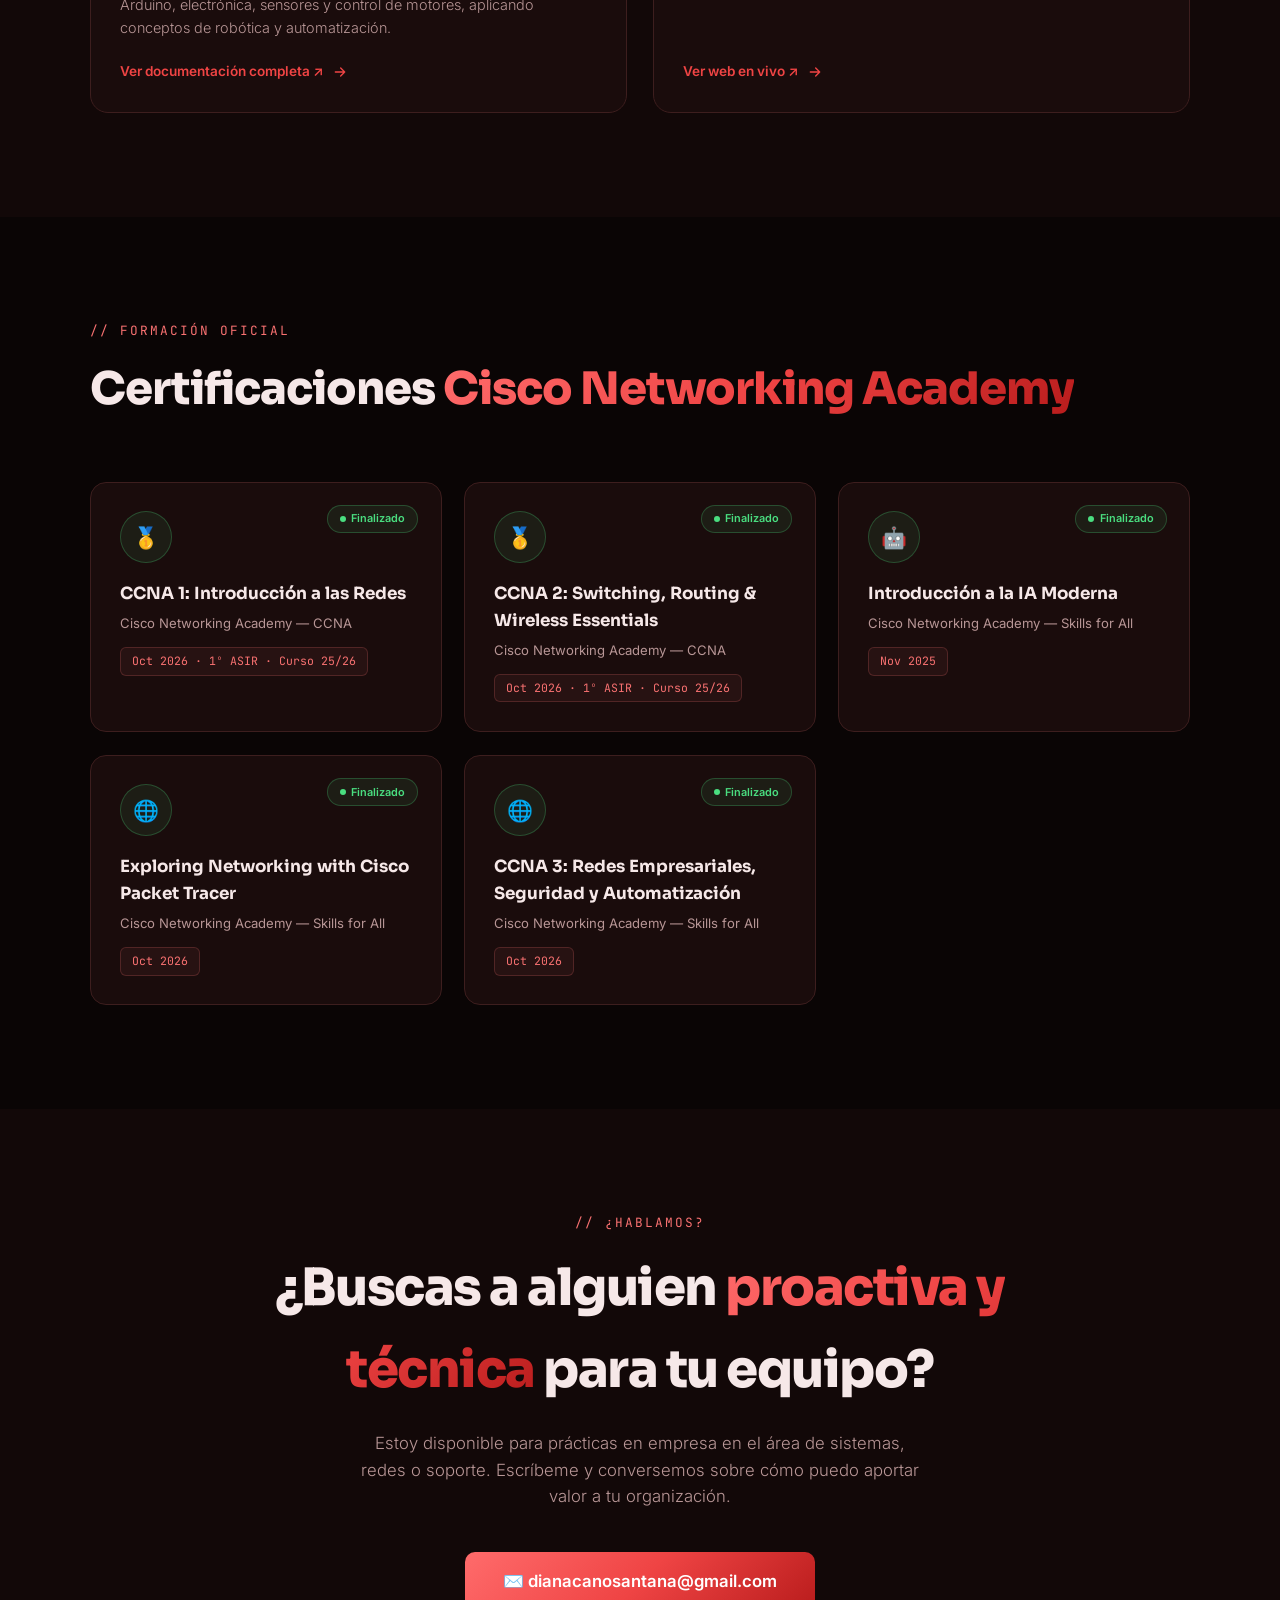
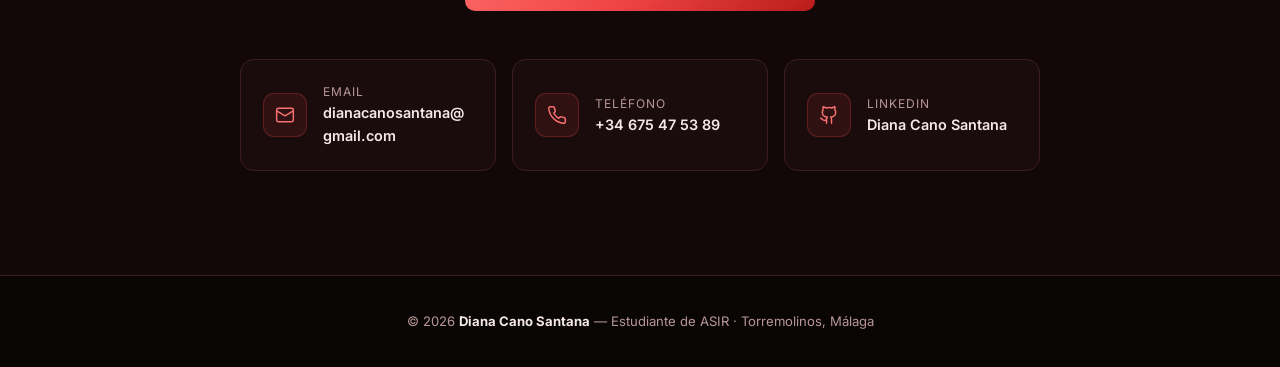
==== commit b6f472a3: "Update fmt.Println message from 'Hello' to 'Goodbye'" ====
--- a/index.html
+++ b/index.html
@@ -245,31 +245,6 @@
               </svg>
             </a>
           </div>
-          <div class="project-card reveal">
-          <div class="project-banner pb1"><span class="big-icon">🤖</span></div>
-          <div class="project-body">
-            <div class="project-tags">
-              <span class="tag">Automatización</span><span class="tag">Hardware</span><span class="tag">Prácticas en
-                empresa</span>
-            </div>
-            <h3>DragonWare</h3>
-            <p>
-              Robot de combate con Arduino
-
-              Diseño y programación de un robot móvil con Arduino, capaz de seguir líneas y enfrentarse a un oponente
-              mediante modos automático y manual. El sistema utiliza sensores para detectar el entorno y ejecutar
-              movimientos de forma autónoma o bajo control del usuario. El proyecto integra programación en lenguaje
-              Arduino, electrónica, sensores y control de motores, aplicando conceptos de robótica y automatización.
-            </p>
-            <a class="project-foot"
-              href="archivos/DragonWare.pdf"
-              target="_blank" rel="noopener">
-              Ver documentación completa ↗
-              <svg viewBox="0 0 24 24">
-                <path d="M5 12h14M13 6l6 6-6 6" />
-              </svg>
-            </a>
-          </div>
         </div>
         </div>
       </div>
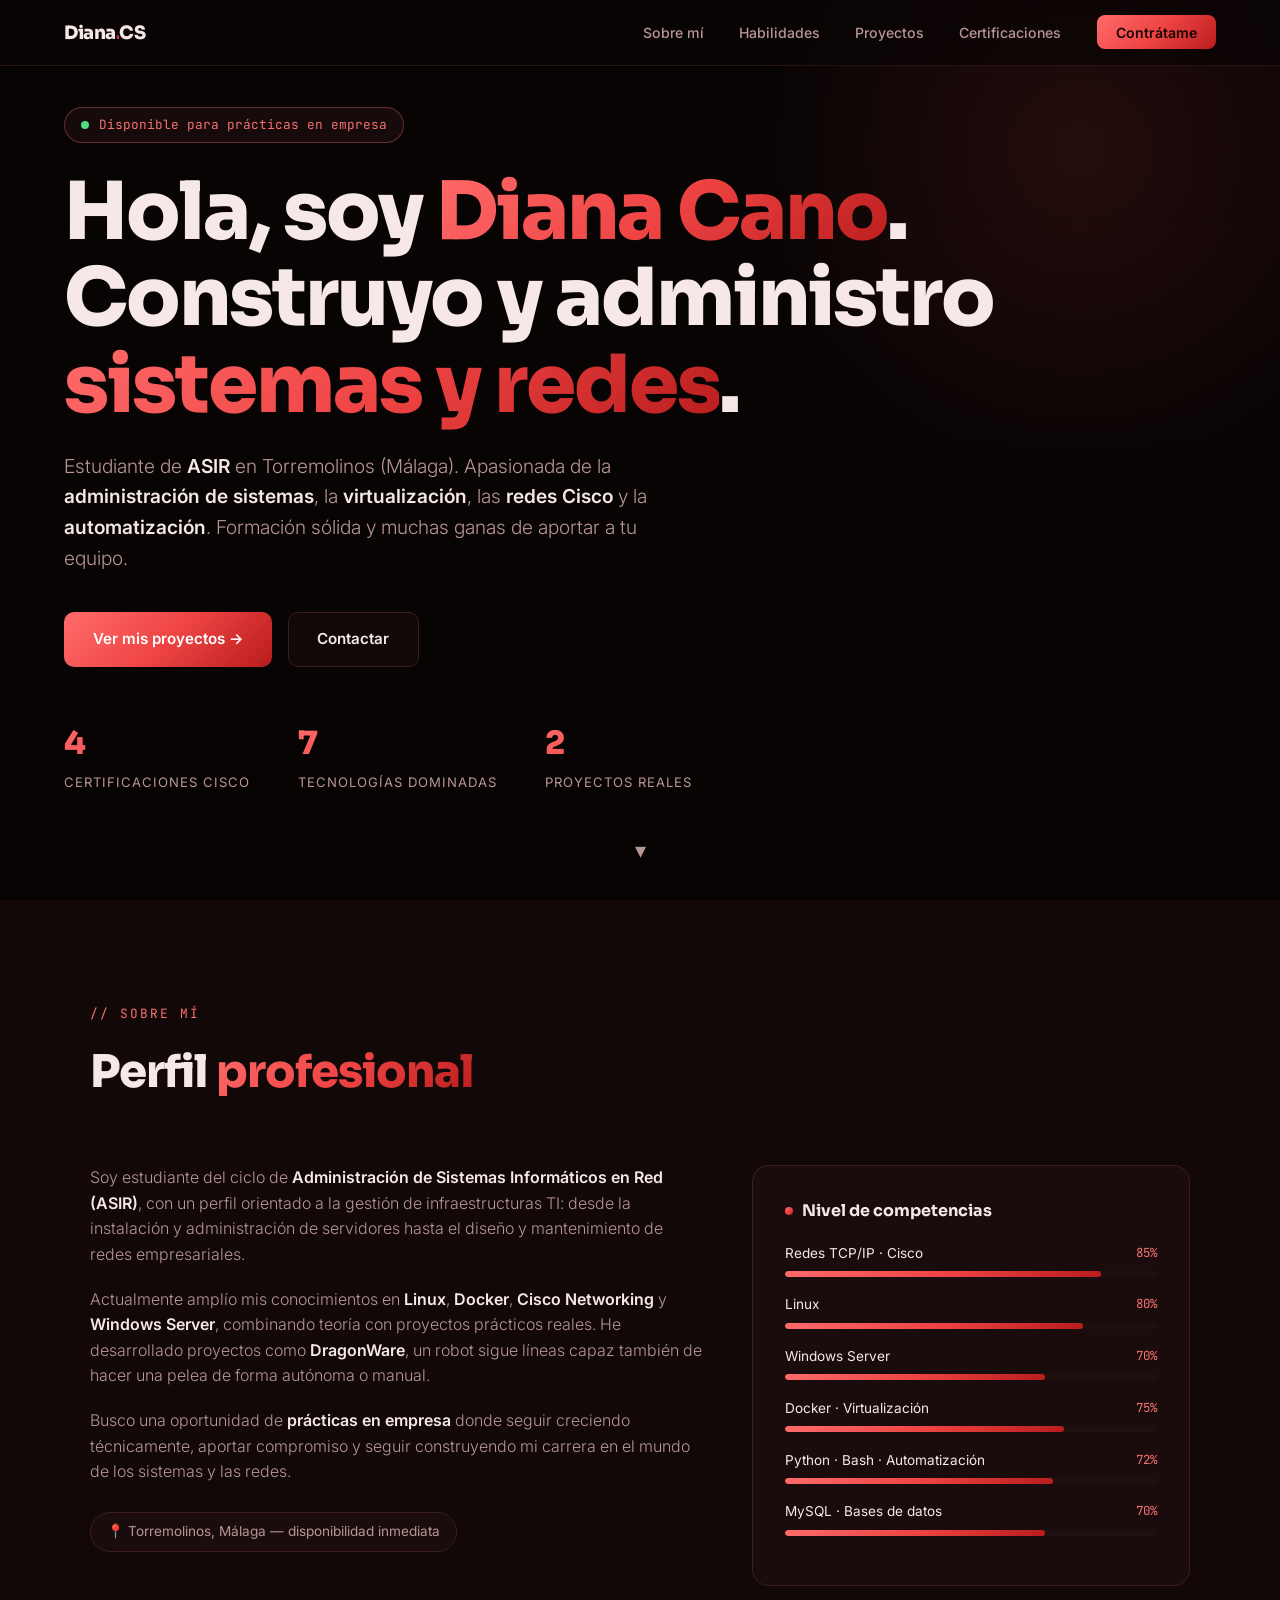
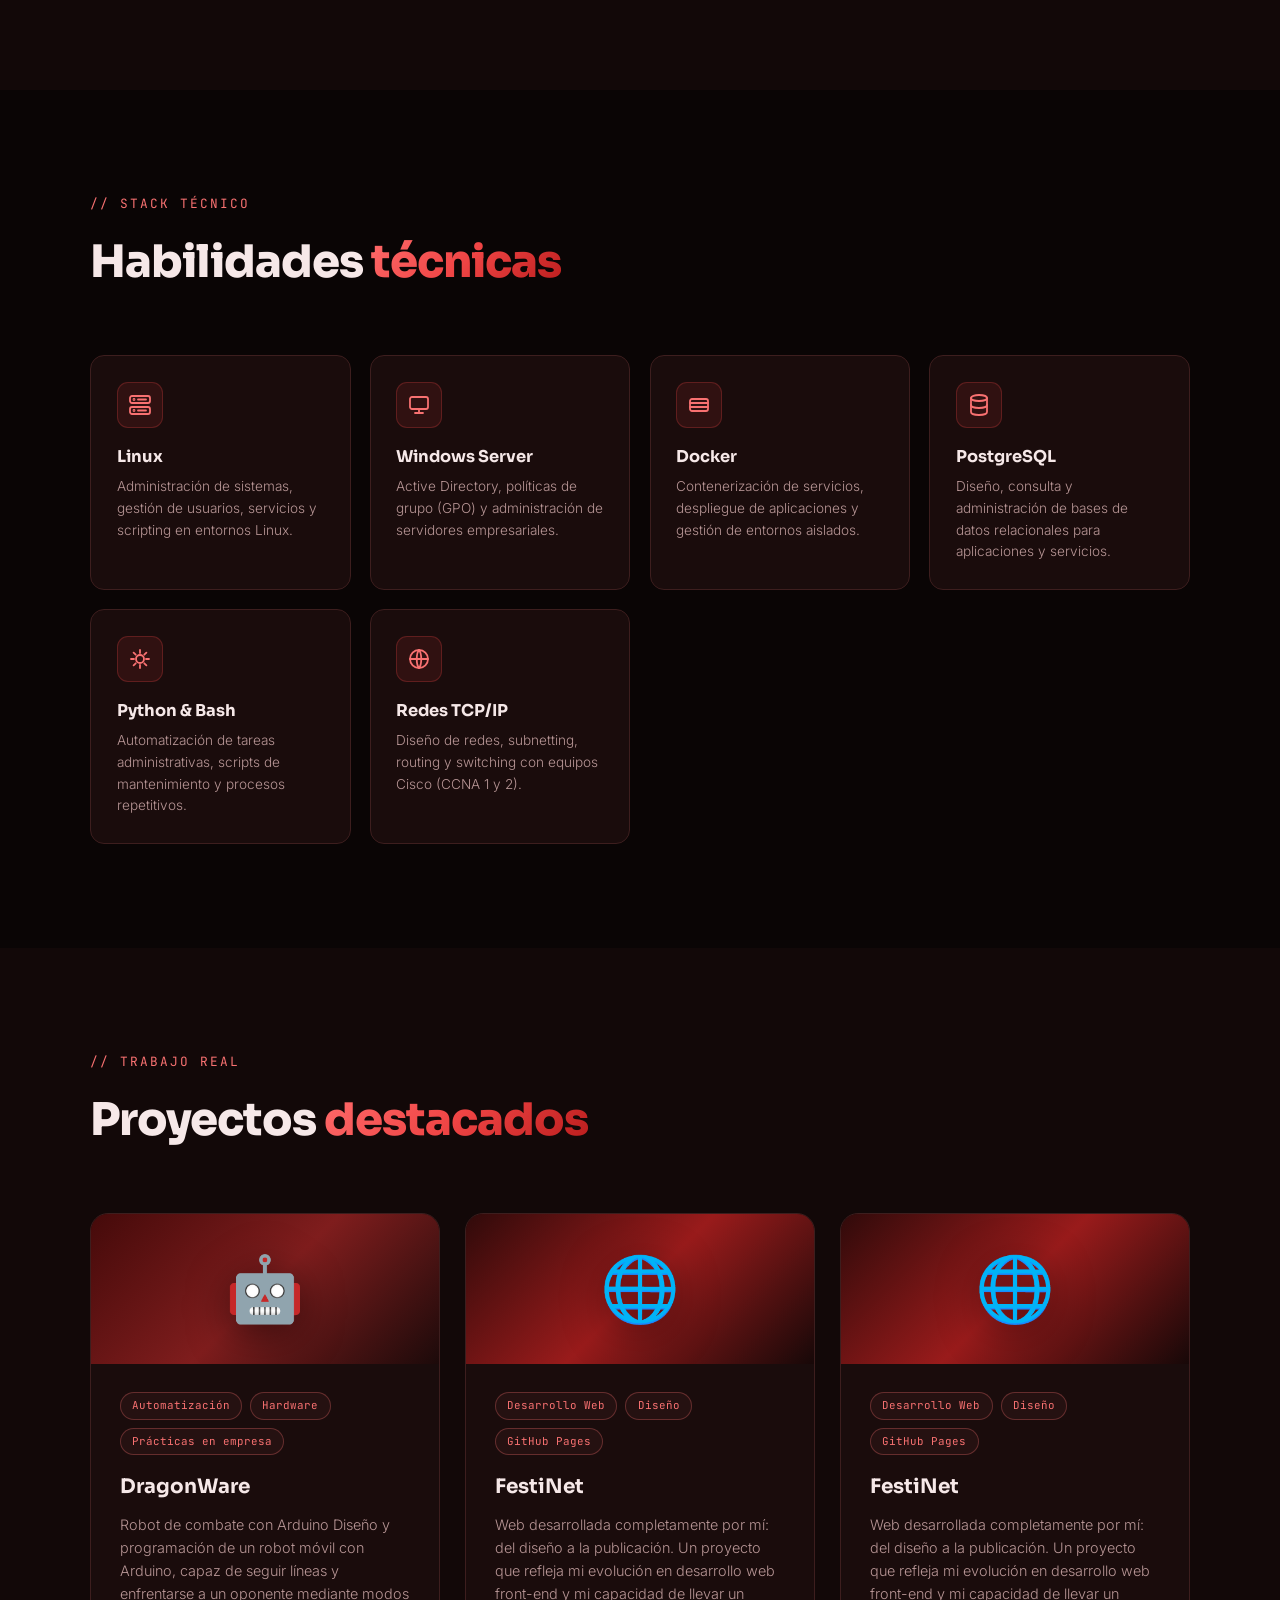
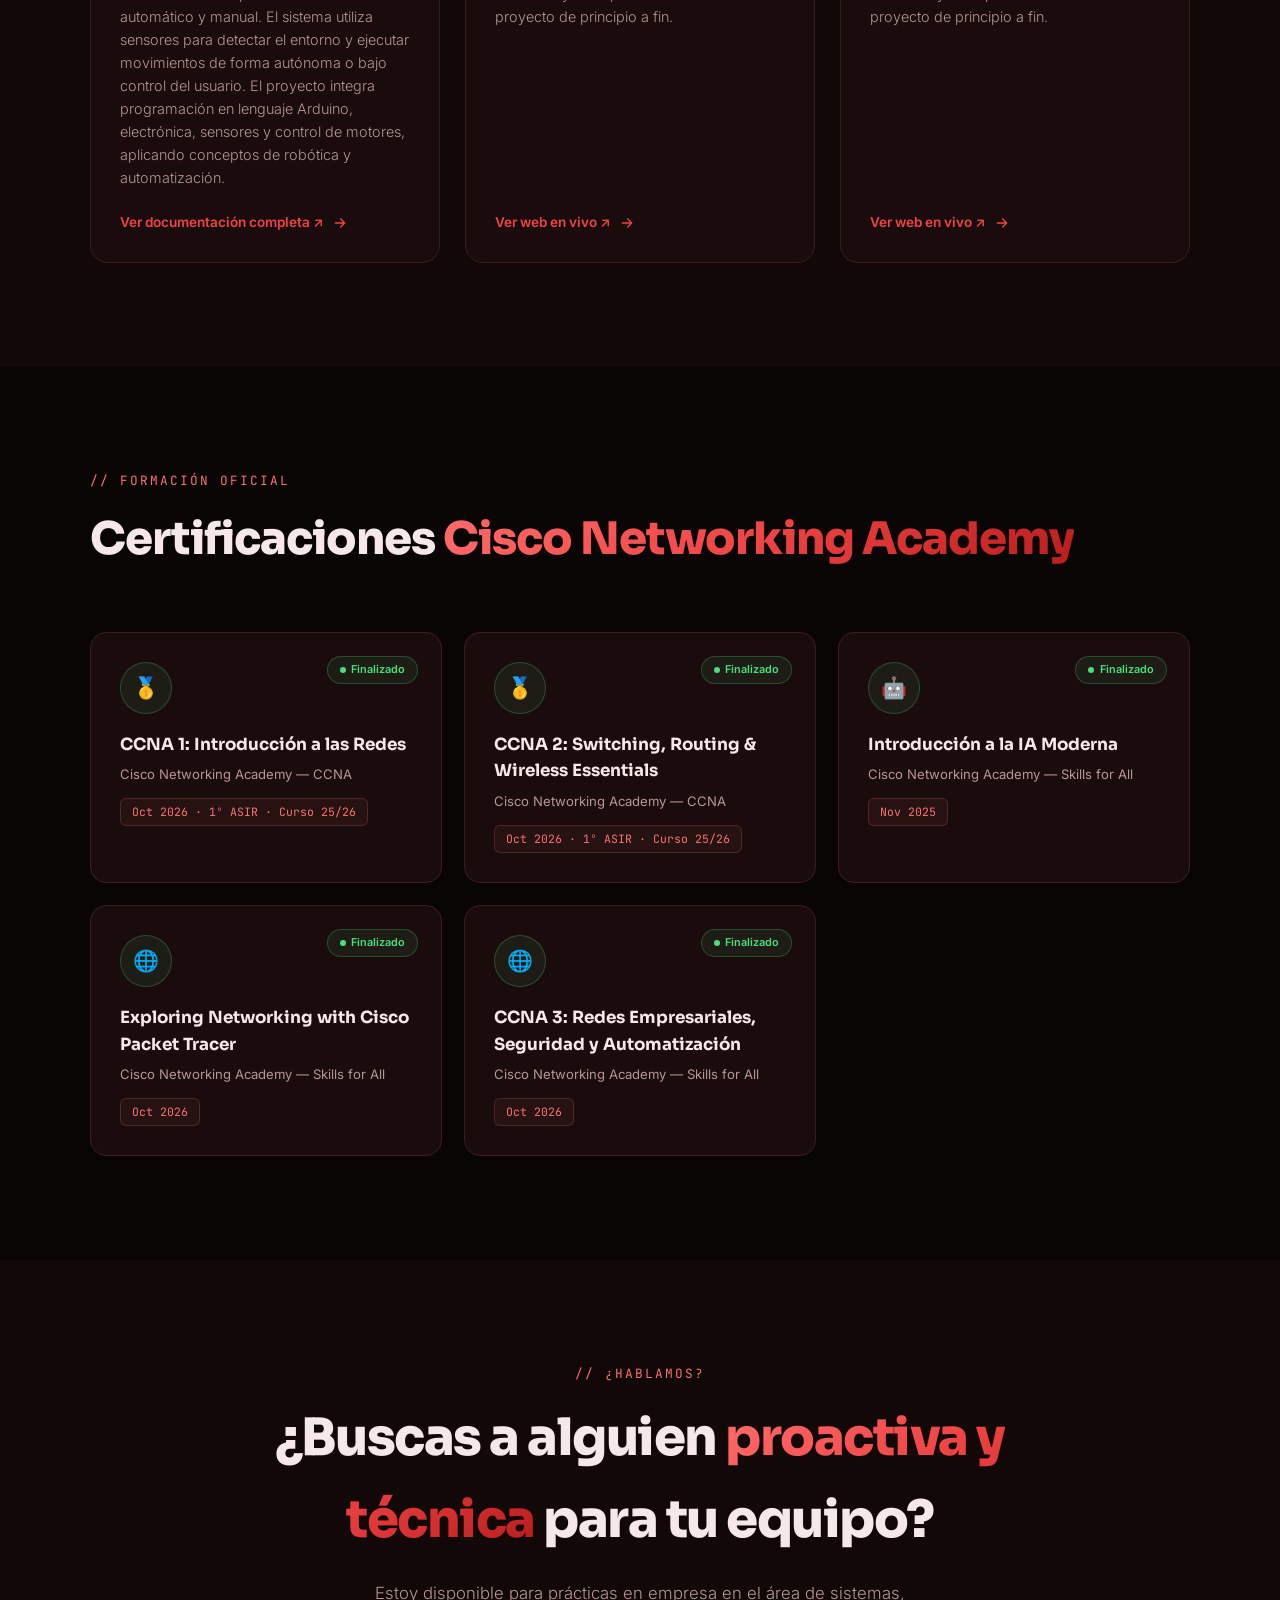
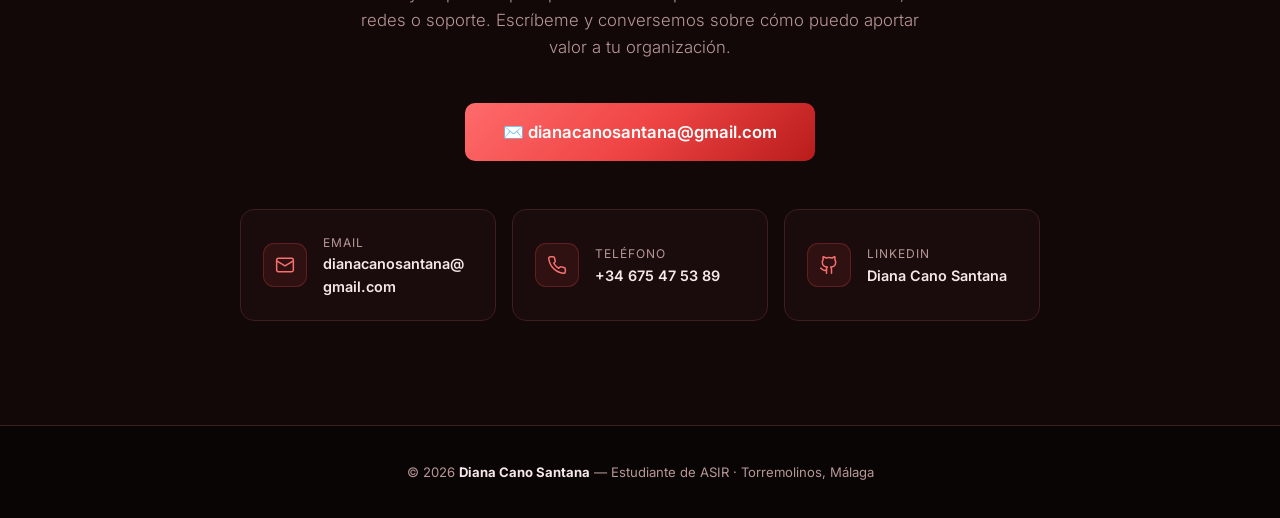
==== commit 86fc8d53: "newproyect" ====
--- a/index.html
+++ b/index.html
@@ -246,6 +246,28 @@
             </a>
           </div>
         </div>
+        <div class="project-card reveal">
+          <div class="project-banner pb2"><span class="big-icon">🌐</span></div>
+          <div class="project-body">
+            <div class="project-tags">
+              <span class="tag">Desarrollo Web</span><span class="tag">Diseño</span><span class="tag">GitHub
+                Pages</span>
+            </div>
+            <h3>FestiNet</h3>
+            <p>
+              Web desarrollada completamente por mí: del diseño a la publicación.
+              Un proyecto que refleja mi evolución en desarrollo web front-end y
+              mi capacidad de llevar un proyecto de principio a fin.
+            </p>
+            <a class="project-foot" href="https://canosantanadiana-sketch.github.io/FestiNet/main.html" target="_blank"
+              rel="noopener">
+              Ver web en vivo ↗
+              <svg viewBox="0 0 24 24">
+                <path d="M5 12h14M13 6l6 6-6 6" />
+              </svg>
+            </a>
+          </div>
+        </div>
         </div>
       </div>
     </div>
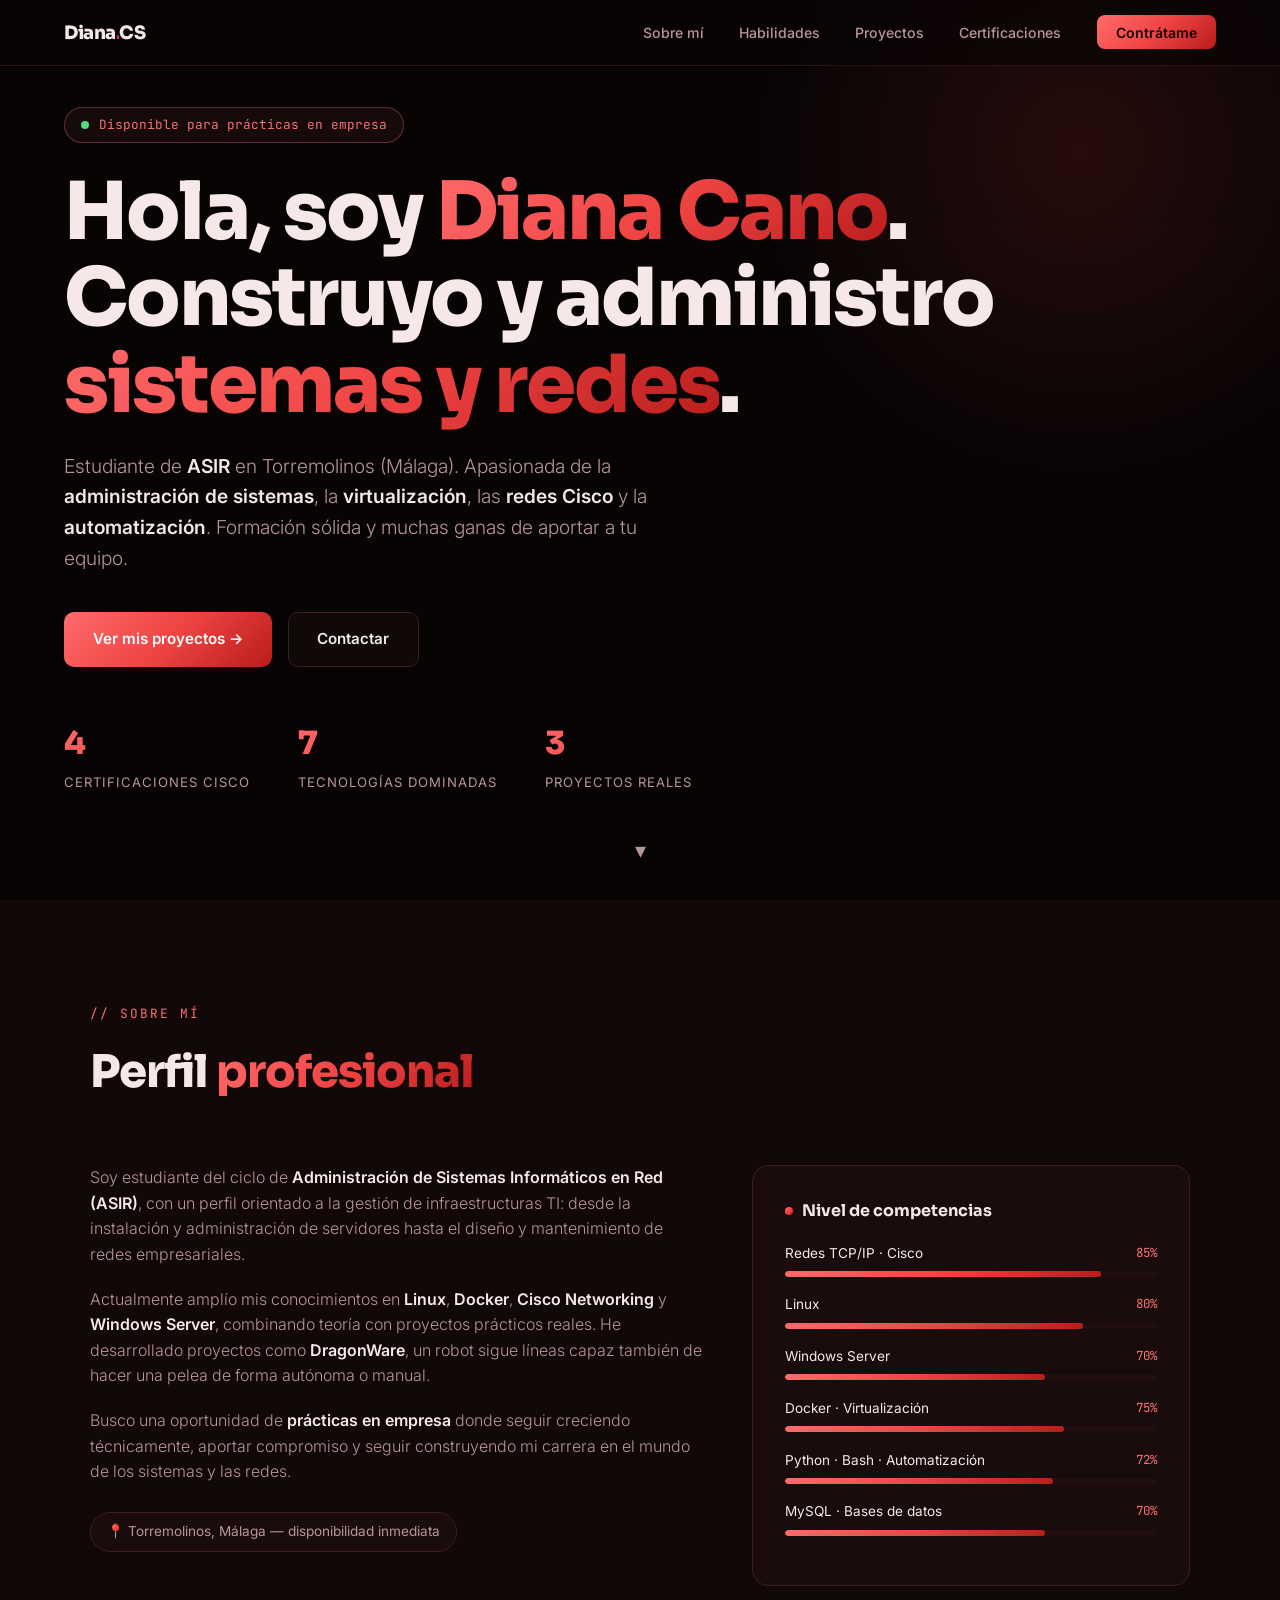
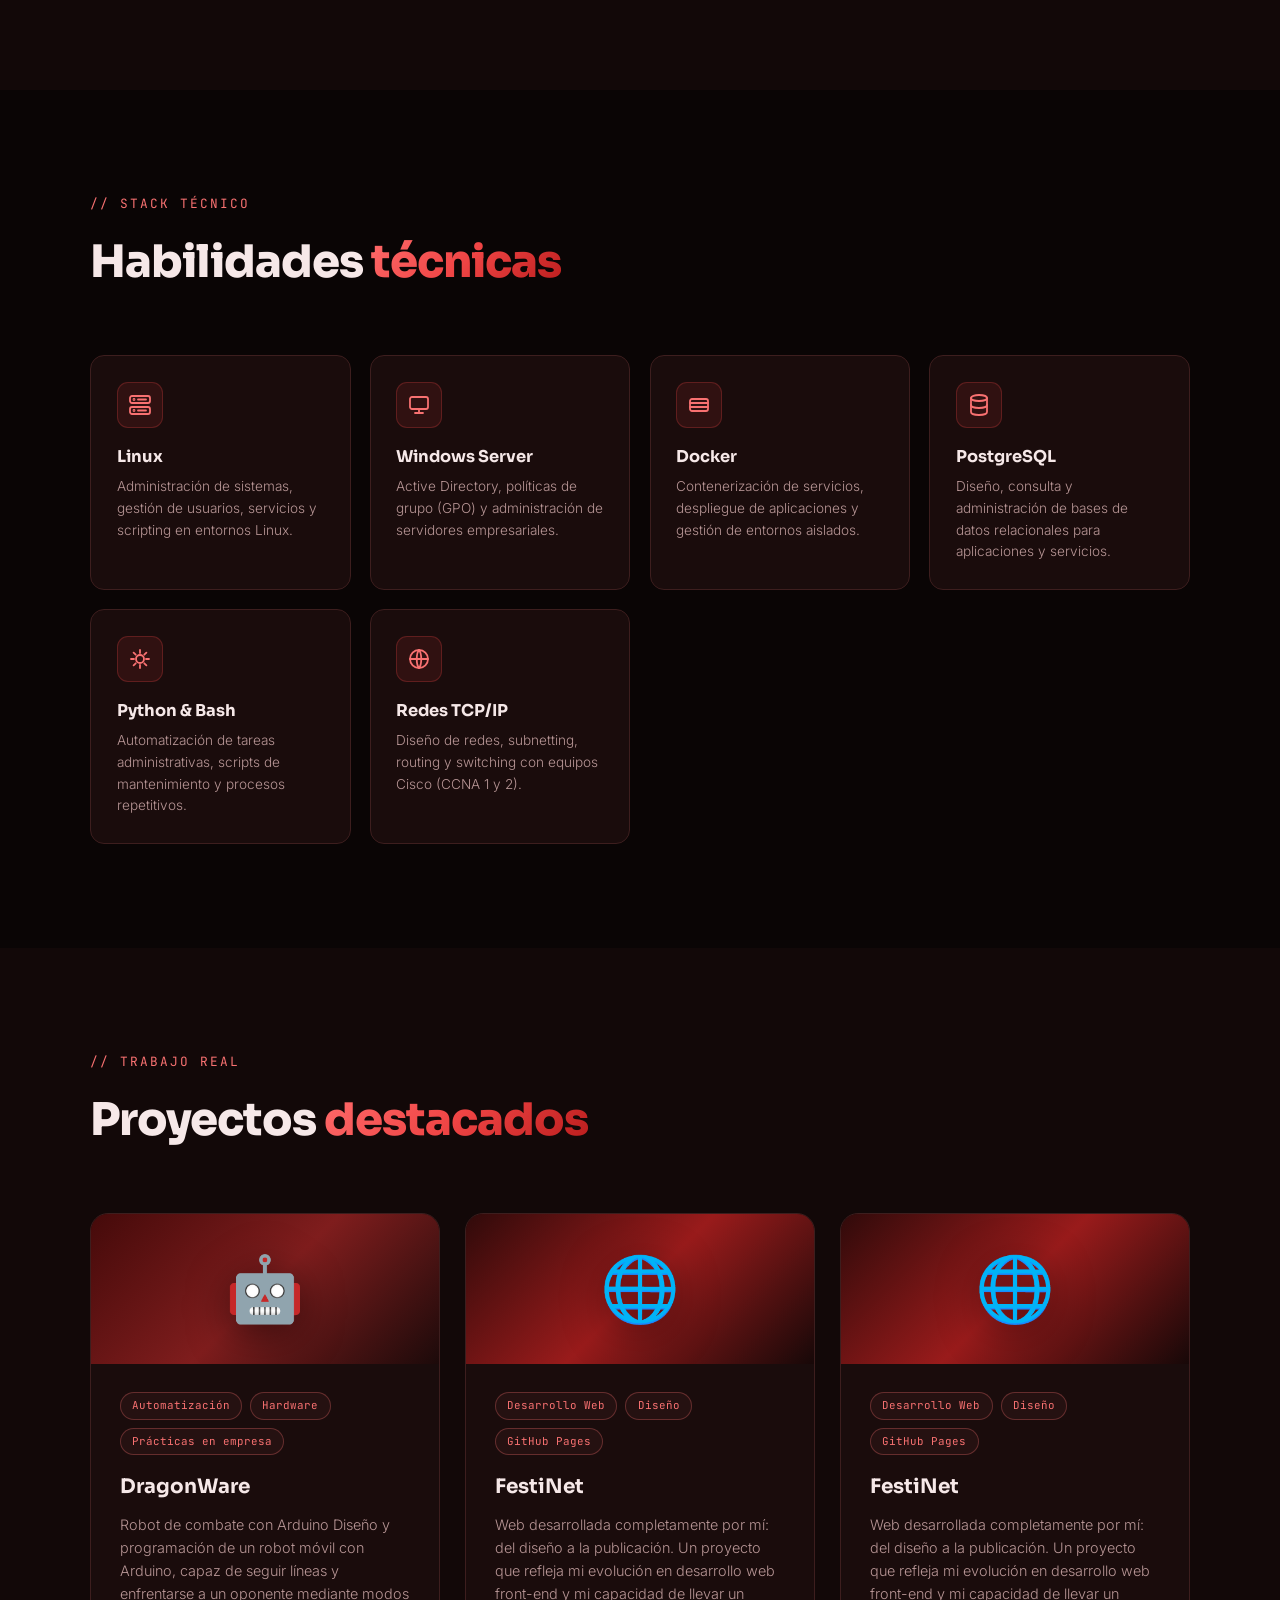
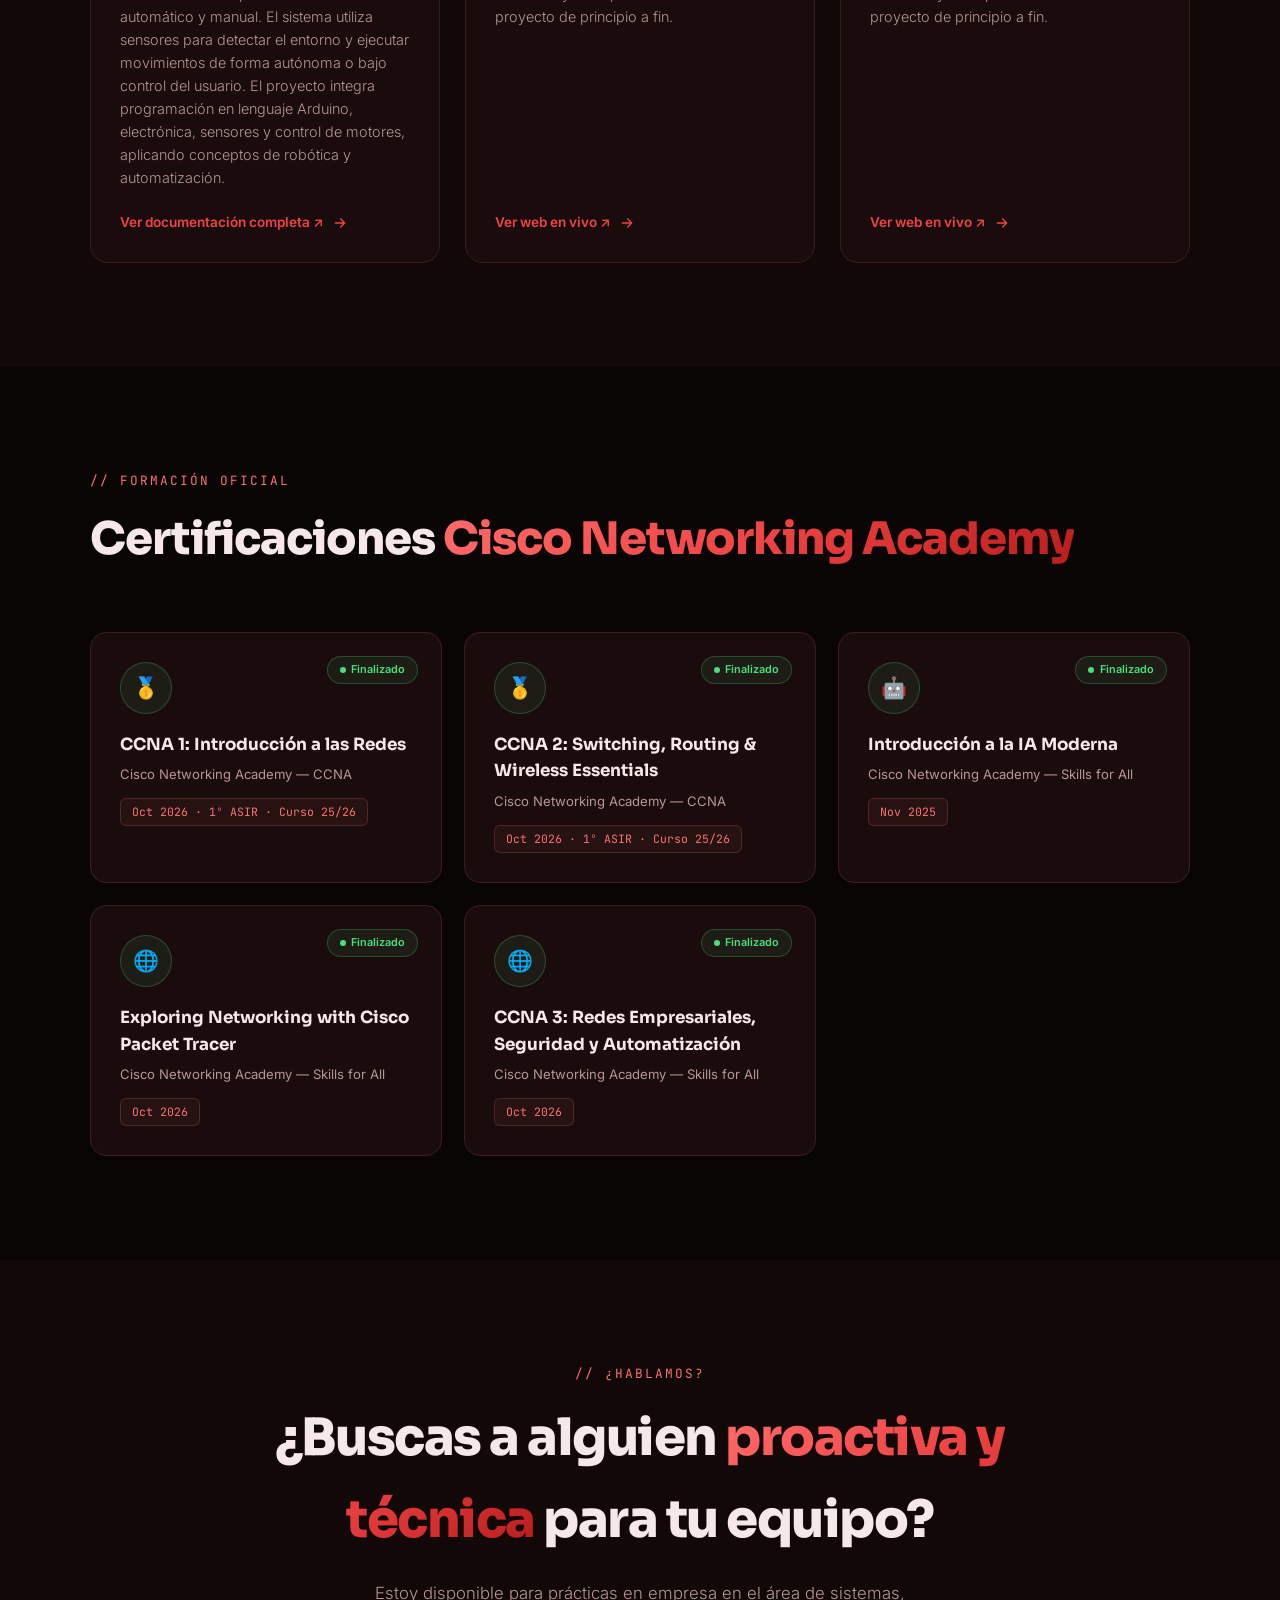
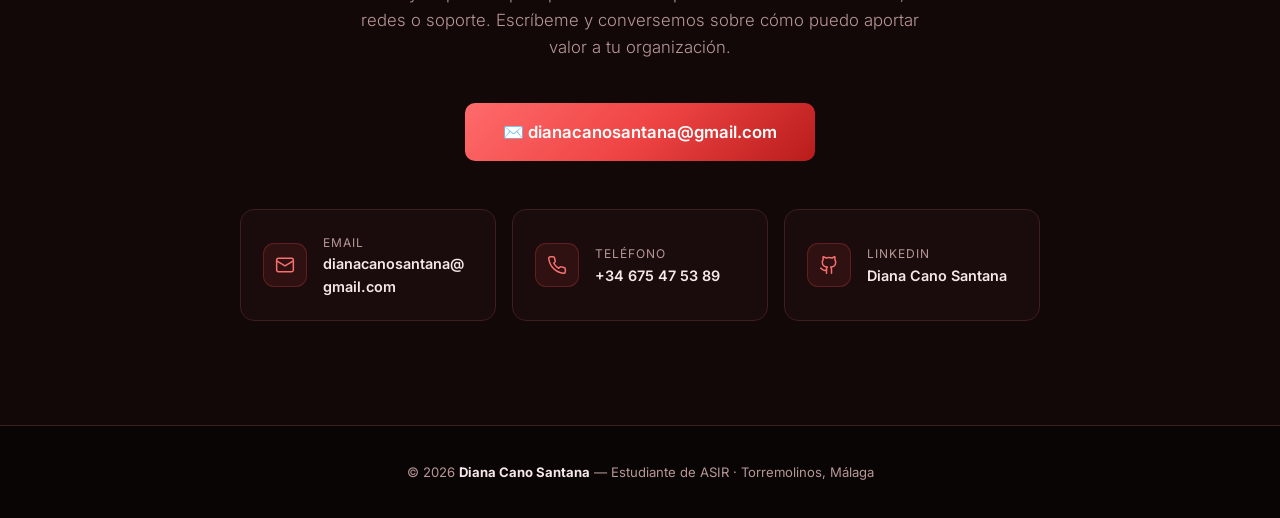
==== commit 0277c4e7: "Update print statement from 'Hello' to 'Goodbye'" ====
--- a/index.html
+++ b/index.html
@@ -59,7 +59,7 @@
           <div class="lbl">Tecnologías dominadas</div>
         </div>
         <div class="stat">
-          <div class="num" data-count="2">0</div>
+          <div class="num" data-count="3">0</div>
           <div class="lbl">Proyectos reales</div>
         </div>
       </div>
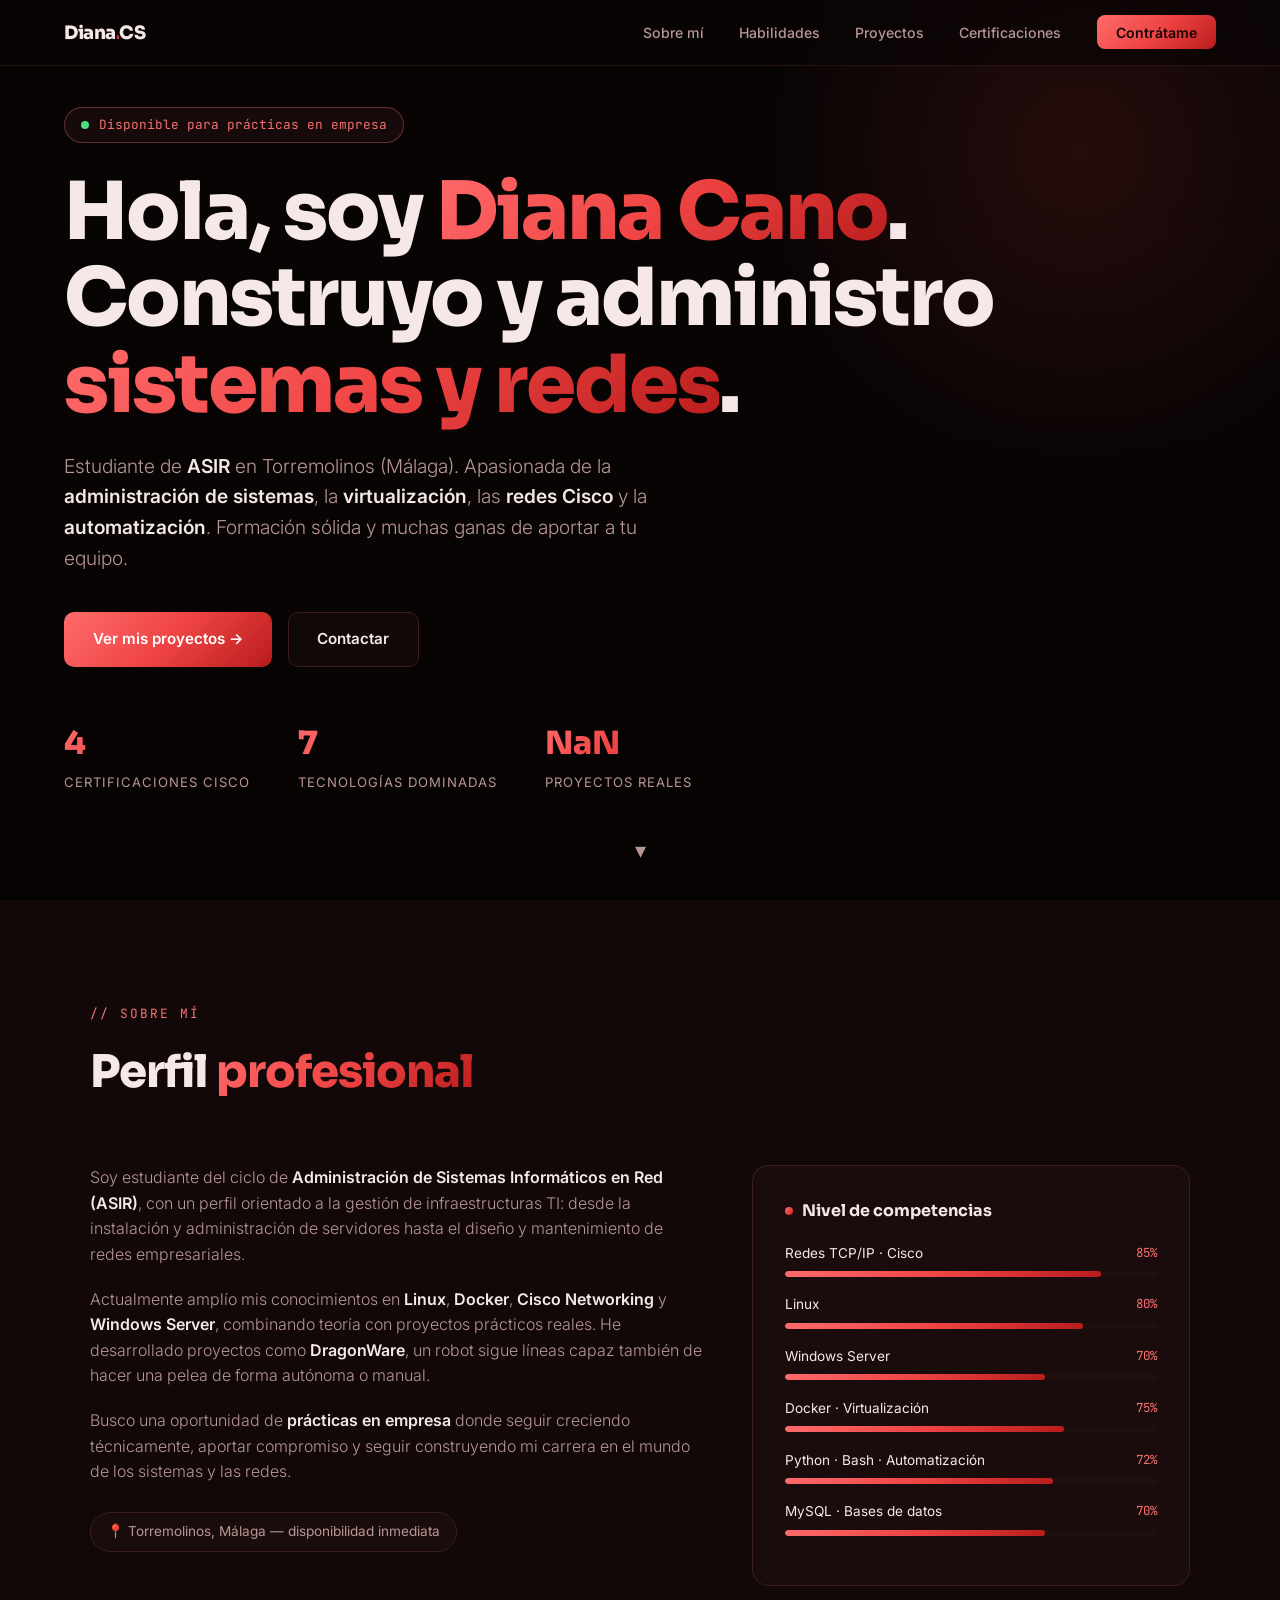
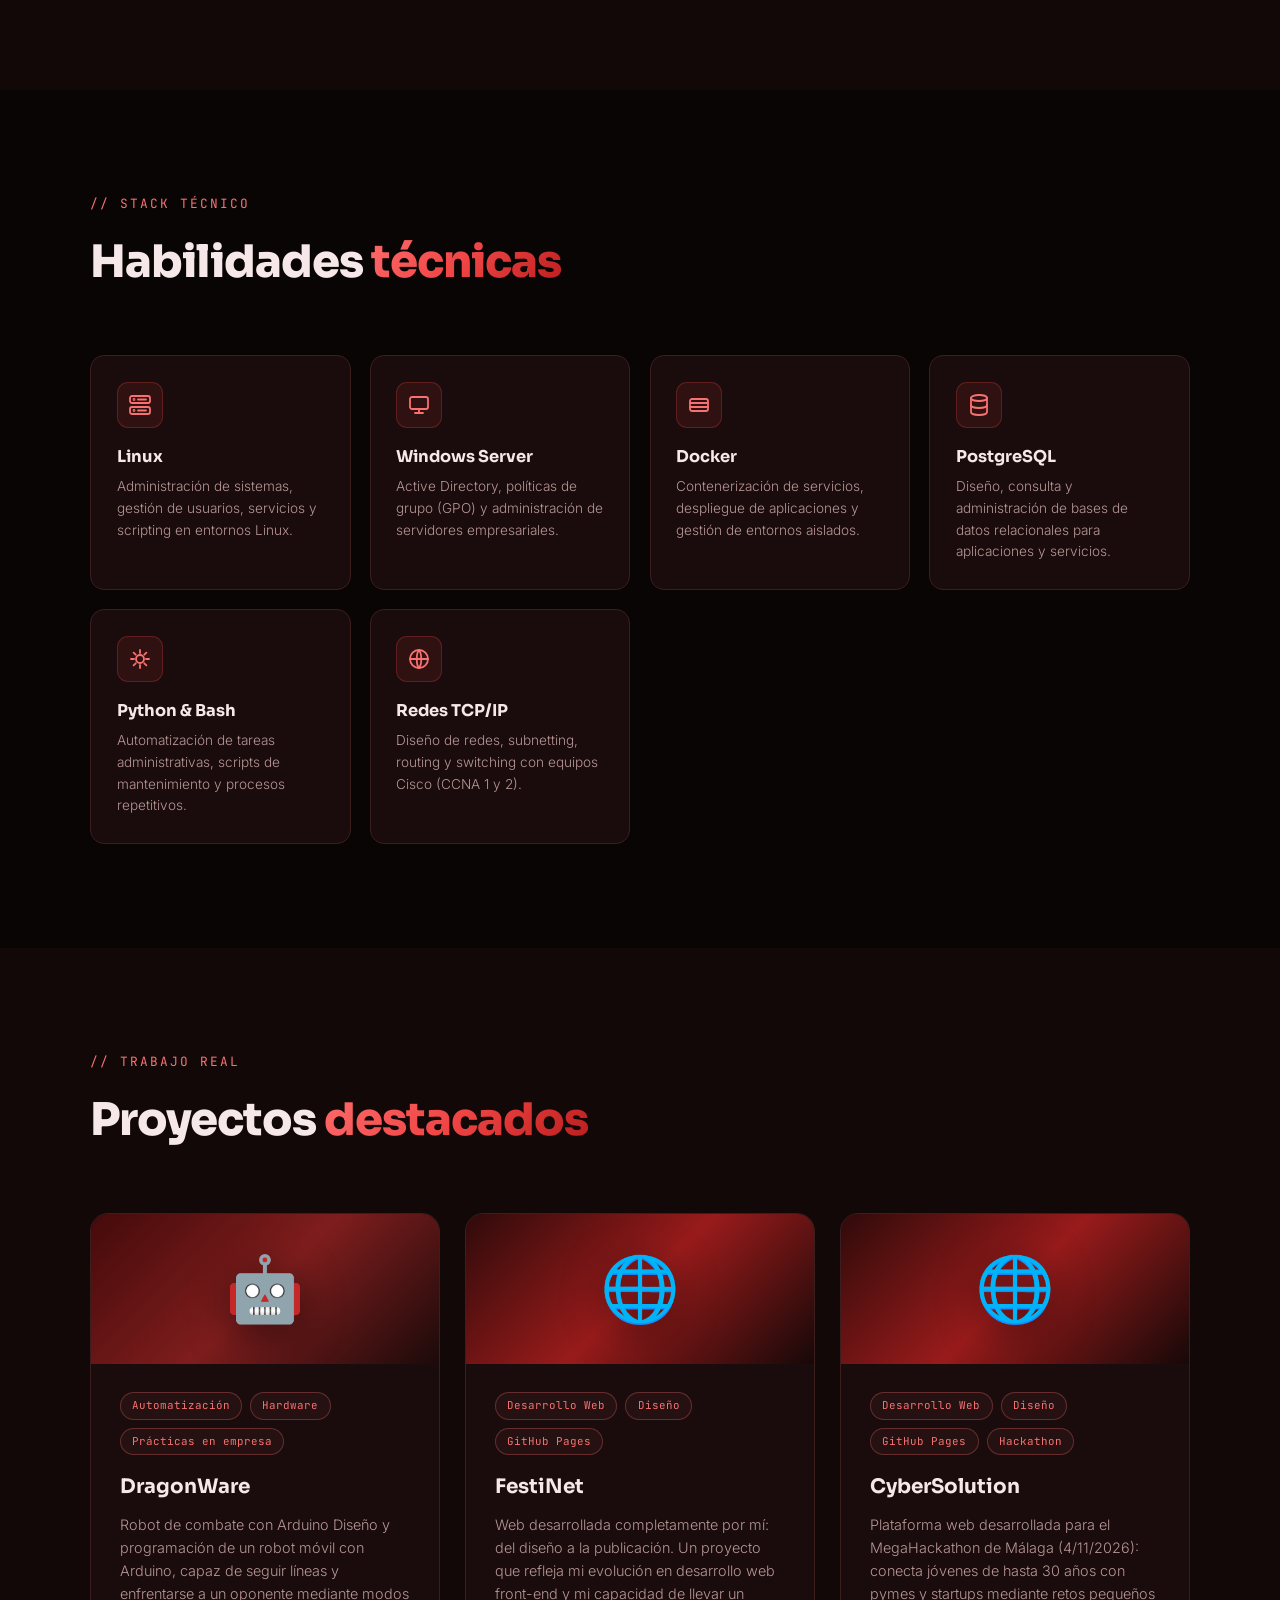
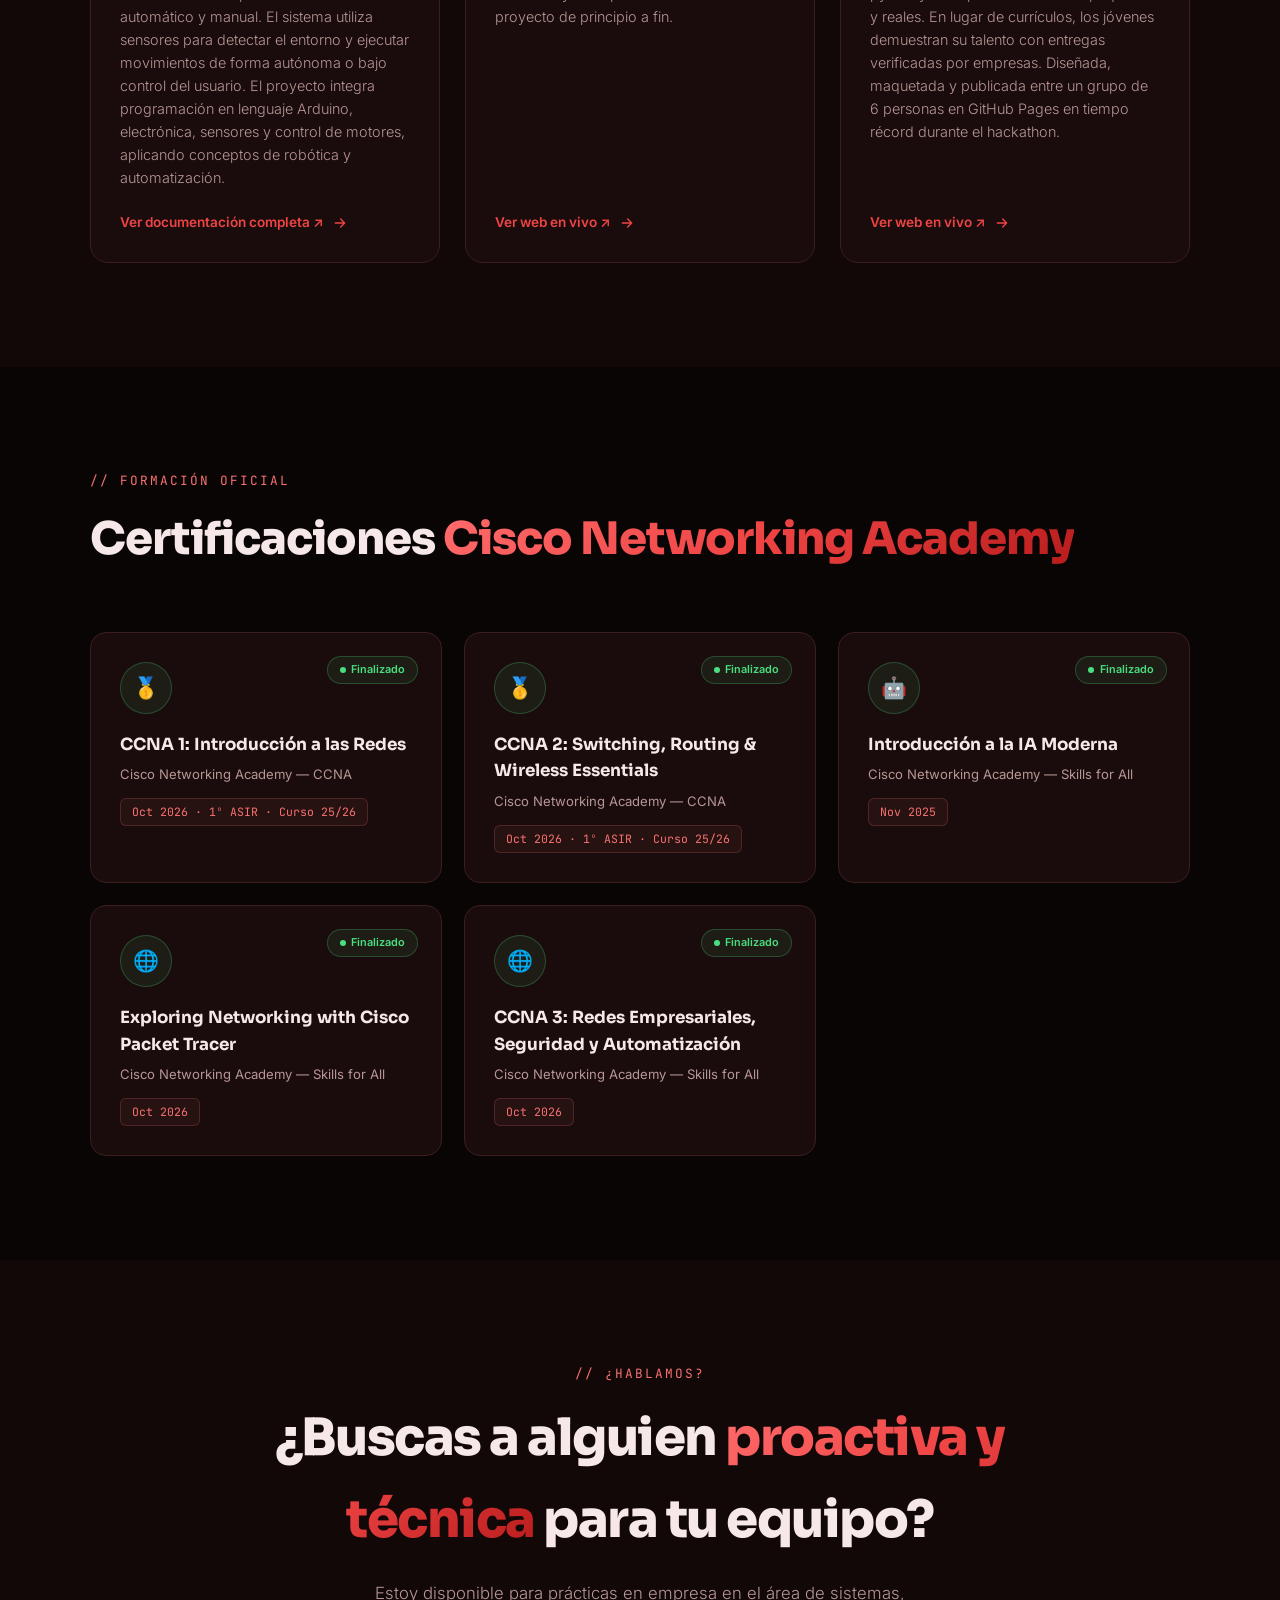
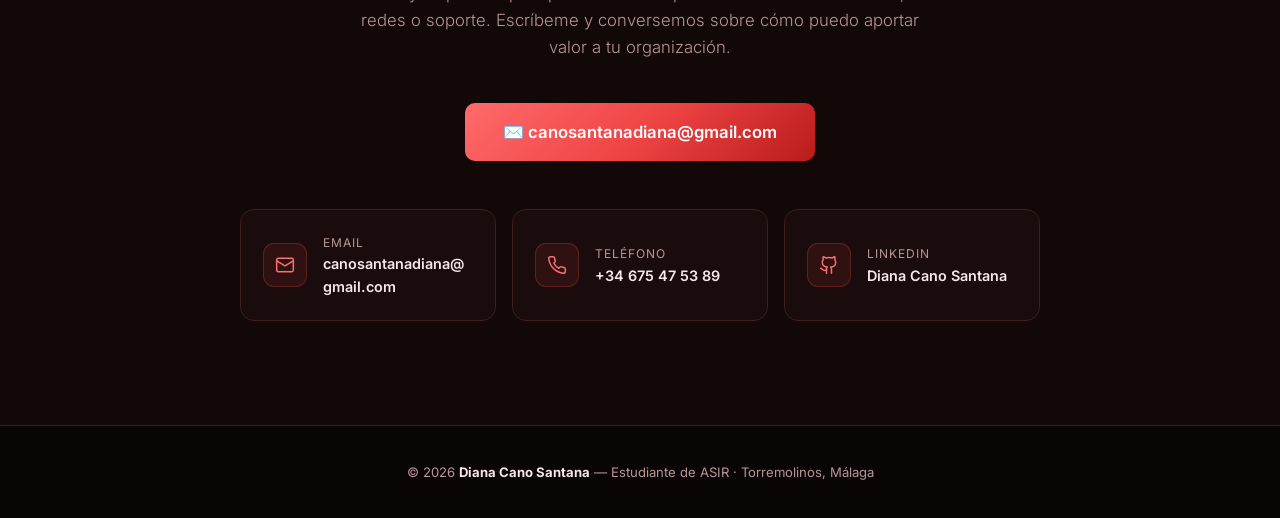
==== commit 48b3b759: "Update fmt.Println output from 'Hello' to 'Goodbye'prueba1" ====
--- a/index.html
+++ b/index.html
@@ -59,7 +59,7 @@
           <div class="lbl">Tecnologías dominadas</div>
         </div>
         <div class="stat">
-          <div class="num" data-count="3">0</div>
+          <div class="num">3</div>
           <div class="lbl">Proyectos reales</div>
         </div>
       </div>
@@ -251,13 +251,15 @@
           <div class="project-body">
             <div class="project-tags">
               <span class="tag">Desarrollo Web</span><span class="tag">Diseño</span><span class="tag">GitHub
-                Pages</span>
+                Pages</span><span class="tag">Hackathon</span>
             </div>
-            <h3>FestiNet</h3>
+            <h3>CyberSolution</h3>
             <p>
-              Web desarrollada completamente por mí: del diseño a la publicación.
-              Un proyecto que refleja mi evolución en desarrollo web front-end y
-              mi capacidad de llevar un proyecto de principio a fin.
+             Plataforma web desarrollada para el MegaHackathon de Málaga (4/11/2026): conecta jóvenes de hasta 30 años con pymes 
+              y startups mediante retos pequeños y reales. En lugar de currículos, 
+              los jóvenes demuestran su talento con entregas verificadas por empresas. 
+              Diseñada, maquetada y publicada entre un grupo de 6 personas en GitHub 
+              Pages en tiempo récord durante el hackathon.
             </p>
             <a class="project-foot" href="https://canosantanadiana-sketch.github.io/FestiNet/main.html" target="_blank"
               rel="noopener">
@@ -329,9 +331,9 @@
         Estoy disponible para prácticas en empresa en el área de sistemas, redes o soporte.
         Escríbeme y conversemos sobre cómo puedo aportar valor a tu organización.
       </p>
-      <a href="mailto:dianacanosantana@gmail.com" class="btn btn-primary"
+      <a href="mailto:canosantanadiana@gmail.com" class="btn btn-primary"
         style="font-size:1.05rem;padding:1rem 2.4rem;">
-        ✉️ dianacanosantana@gmail.com
+        ✉️ canosantanadiana@gmail.com
       </a>
       <div class="contact-cards">
         <a href="mailto:dianacanosantana@gmail.com" class="contact-card">
@@ -341,7 +343,7 @@
             </svg></div>
           <div>
             <div class="cl">Email</div>
-            <div class="cv">dianacanosantana@gmail.com</div>
+            <div class="cv">canosantanadiana@gmail.com</div>
           </div>
         </a>
         <a href="tel:+34675475389" class="contact-card">
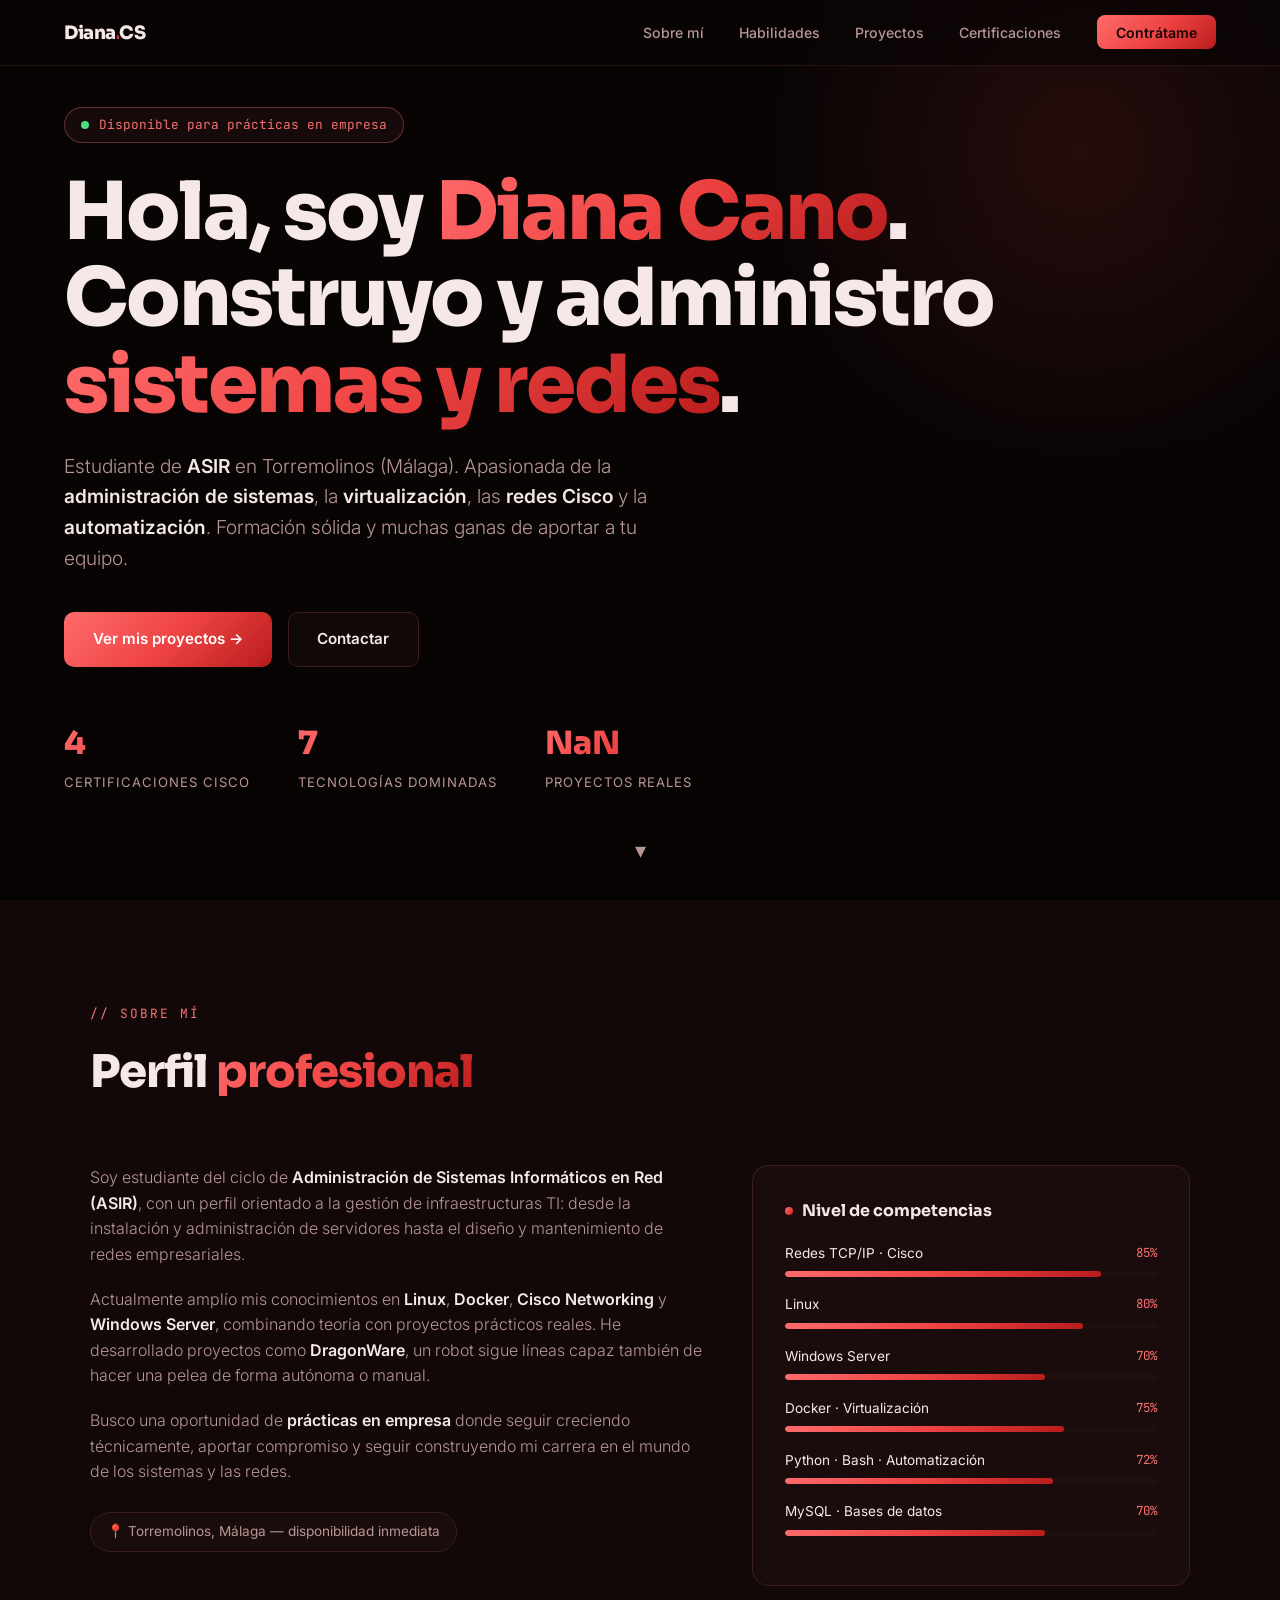
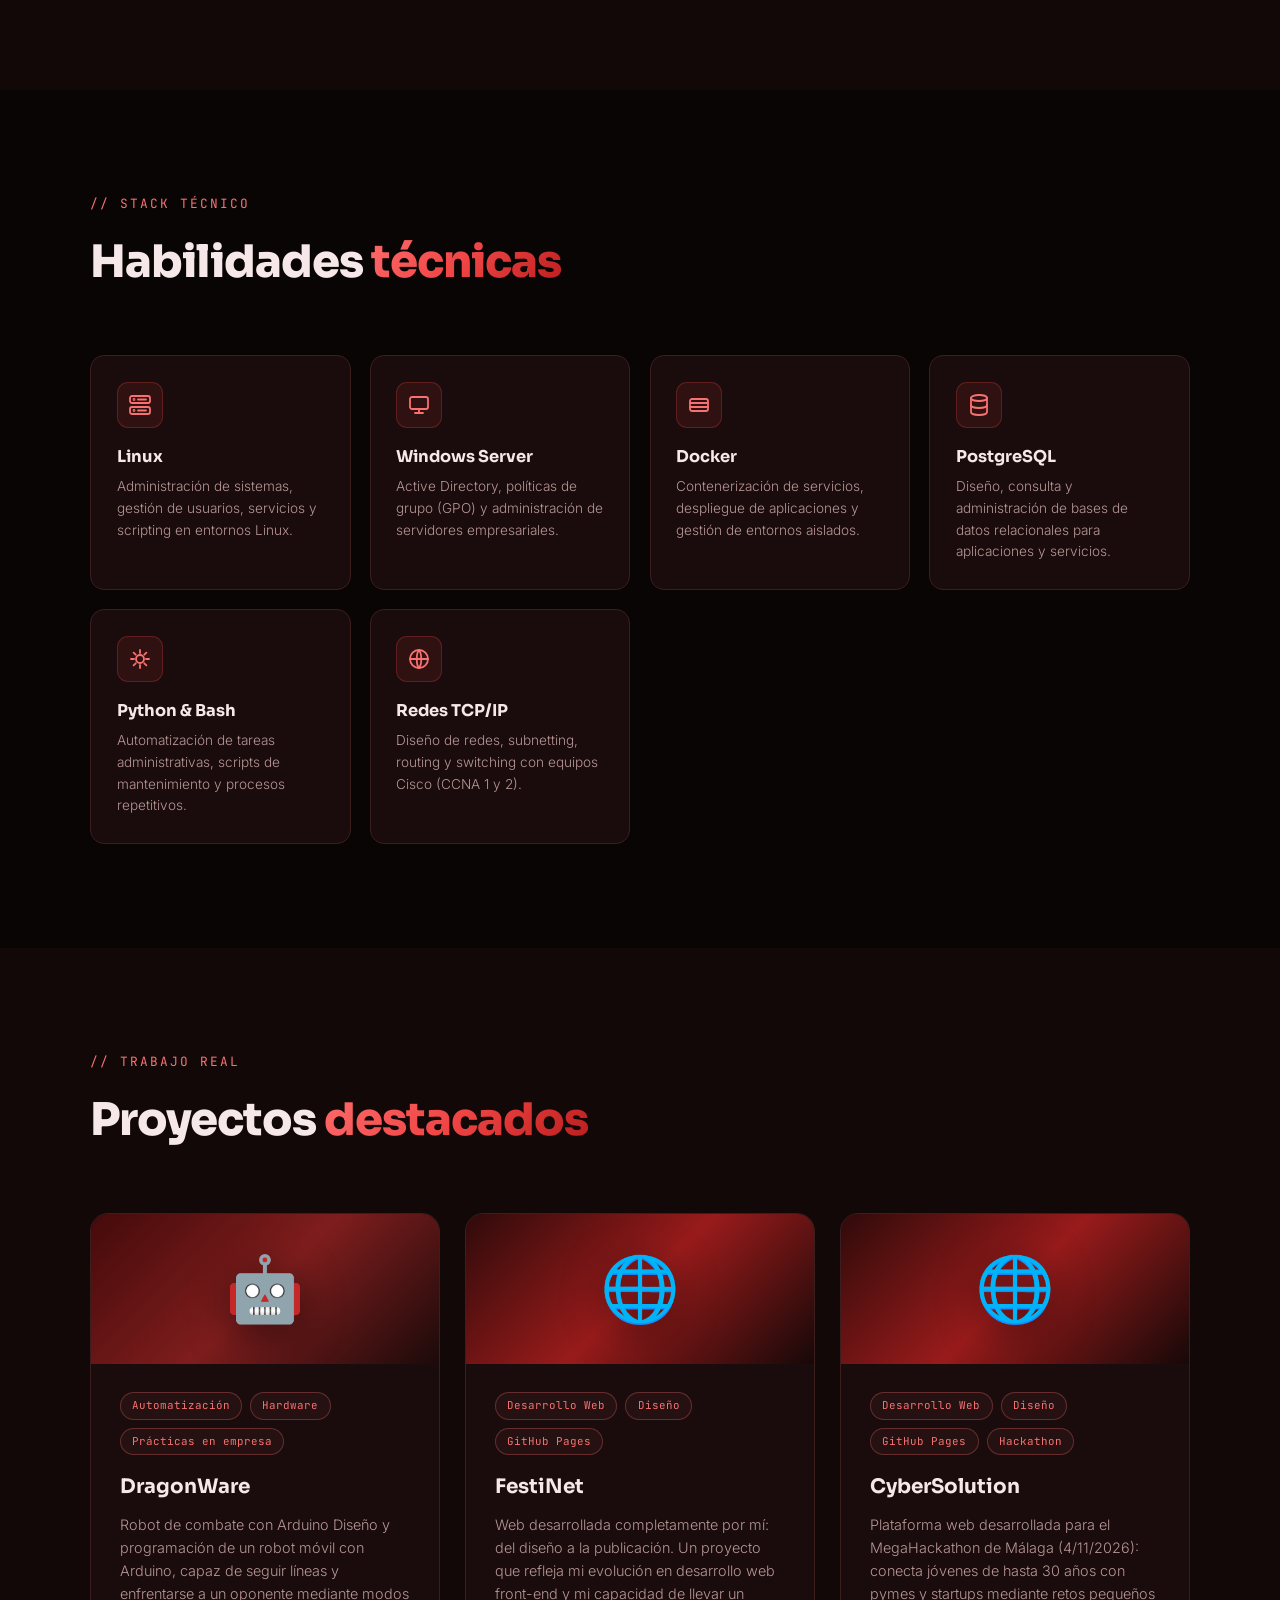
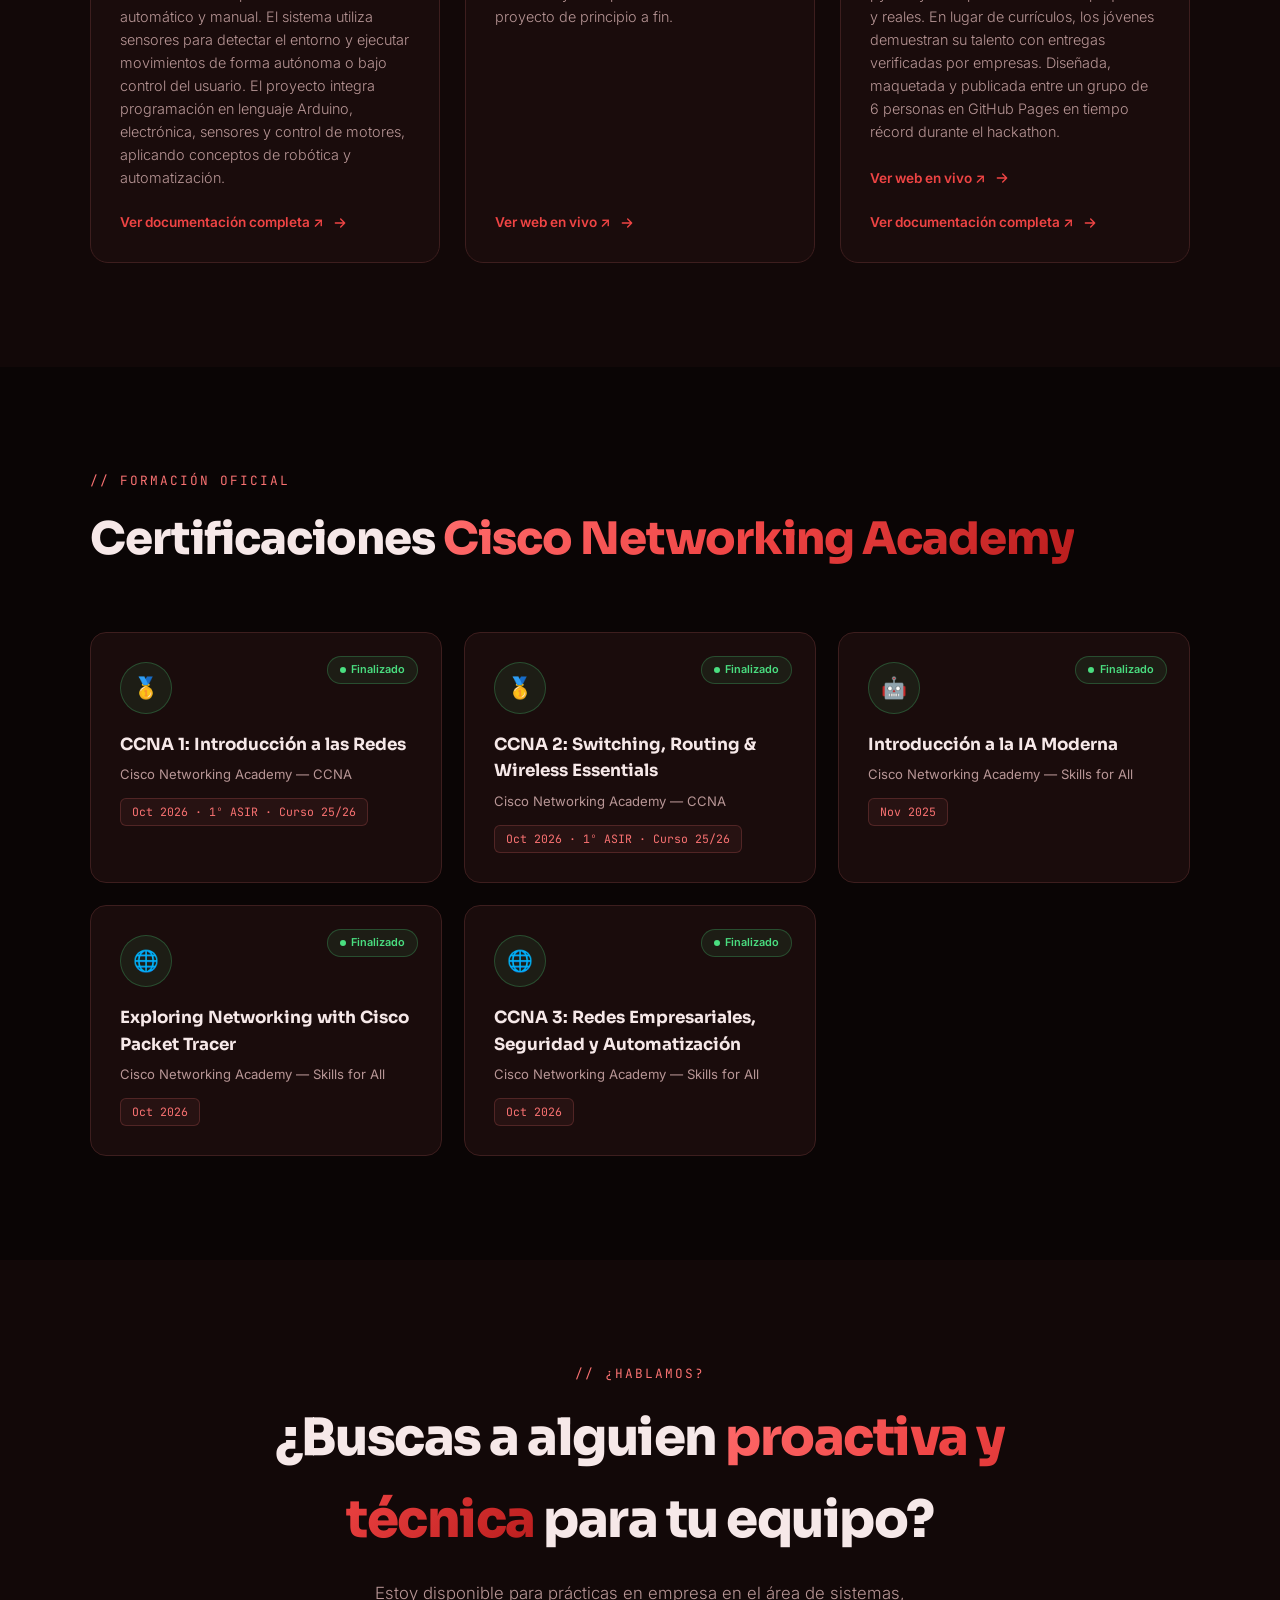
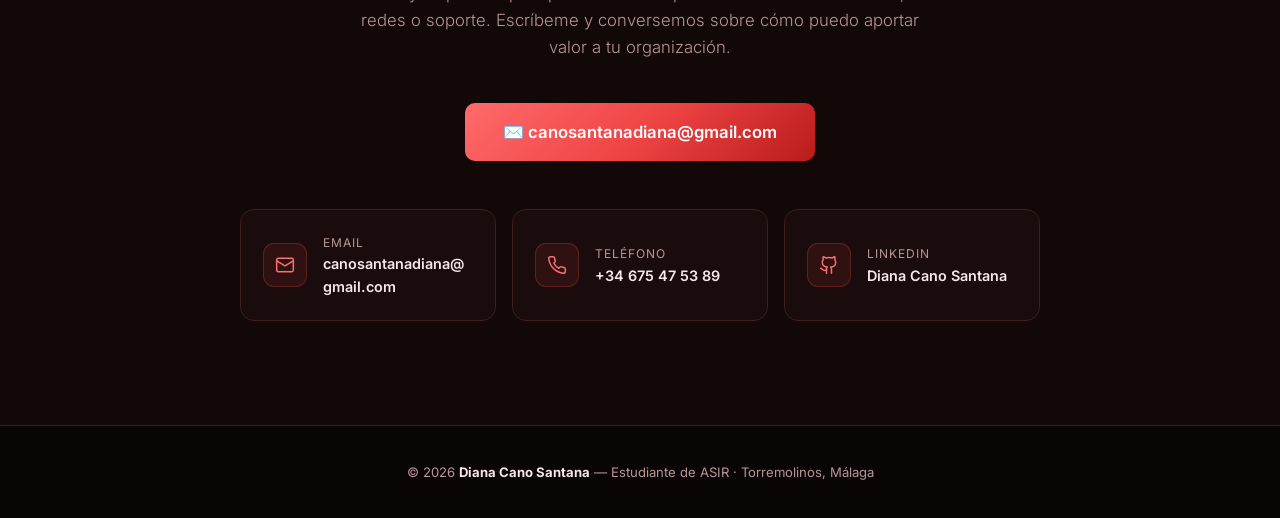
==== commit b9fd6448: "Mejora proyect" ====
--- a/index.html
+++ b/index.html
@@ -261,9 +261,17 @@
               Diseñada, maquetada y publicada entre un grupo de 6 personas en GitHub 
               Pages en tiempo récord durante el hackathon.
             </p>
-            <a class="project-foot" href="https://canosantanadiana-sketch.github.io/FestiNet/main.html" target="_blank"
+            <a class="project-foot" href="archivos/cibersolution-microretos/index.html" target="_blank"
               rel="noopener">
               Ver web en vivo ↗
+              <svg viewBox="0 0 24 24">
+                <path d="M5 12h14M13 6l6 6-6 6" />
+              </svg>
+            </a>
+            <a class="project-foot"
+              href="archivos/cibersolution-microretos/CiberSolution_Microretos_Visual_BIEN.pdf"
+              target="_blank" rel="noopener">
+              Ver documentación completa ↗
               <svg viewBox="0 0 24 24">
                 <path d="M5 12h14M13 6l6 6-6 6" />
               </svg>
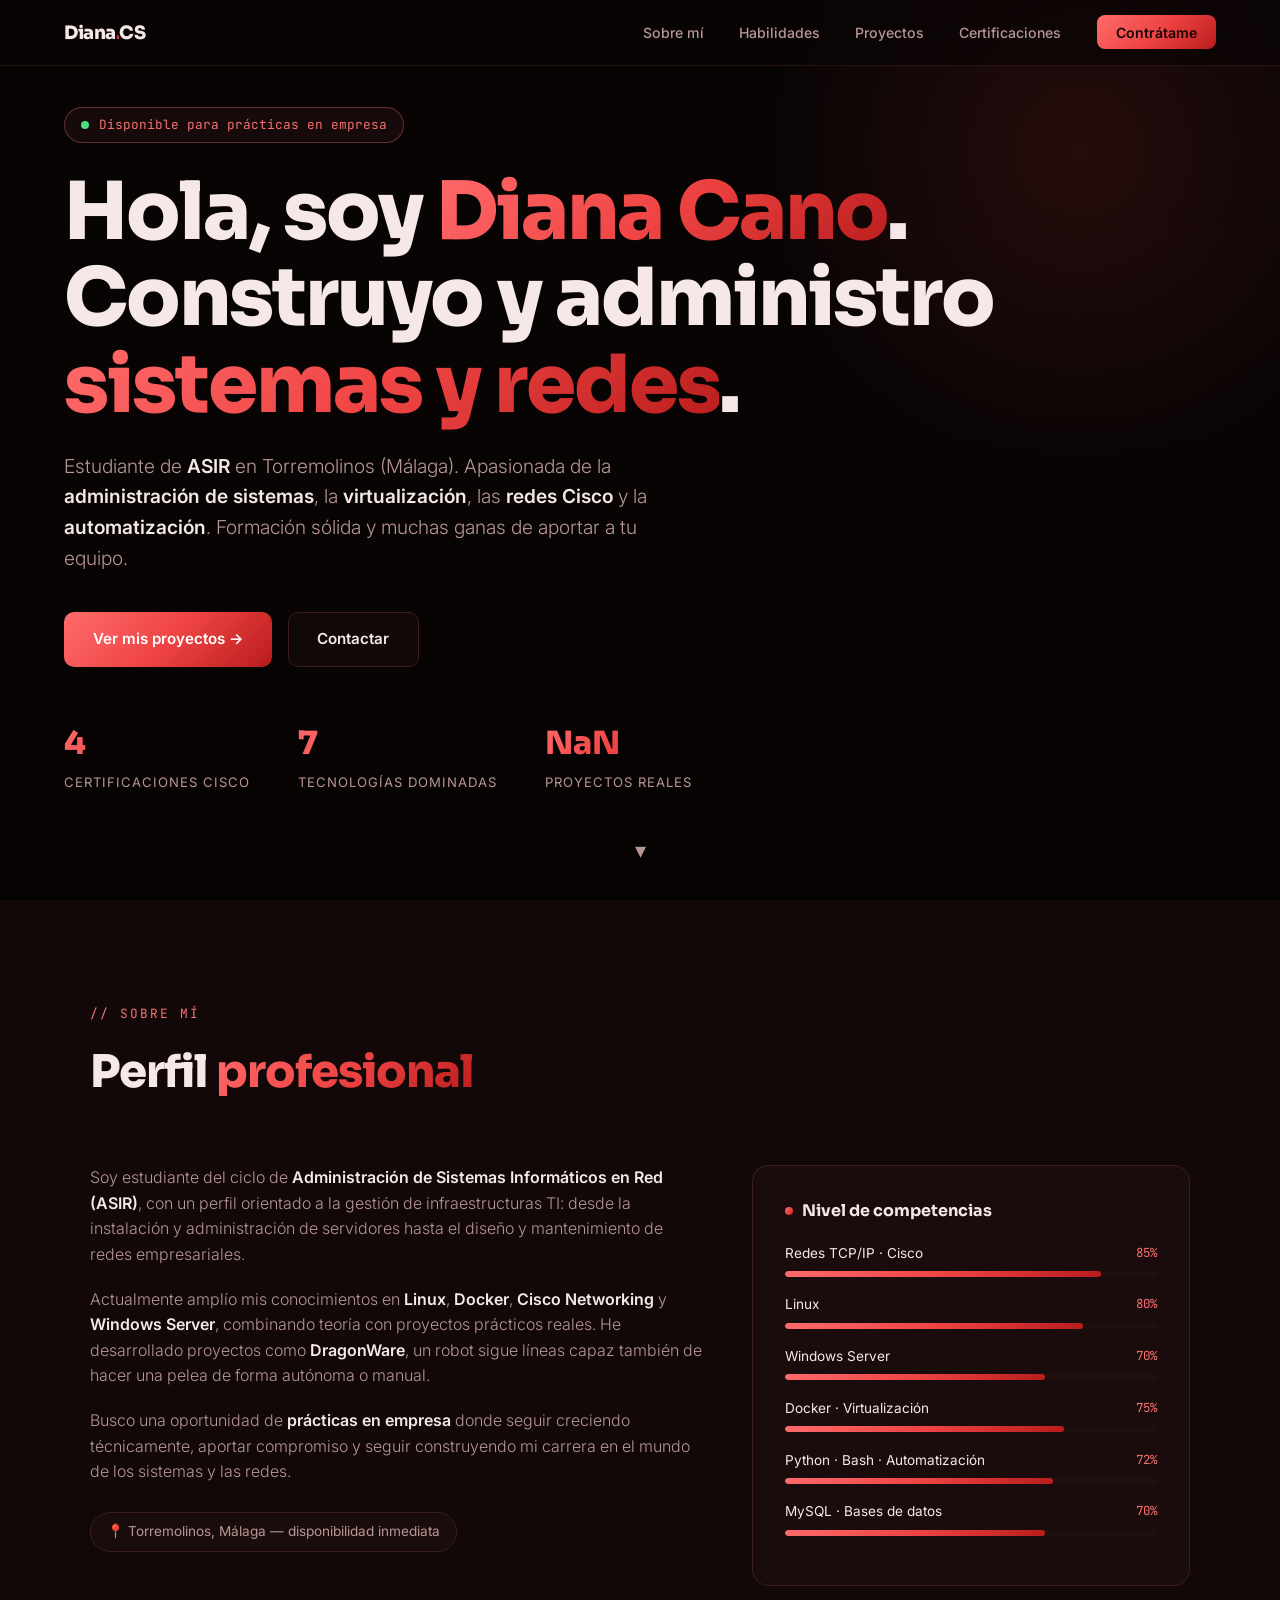
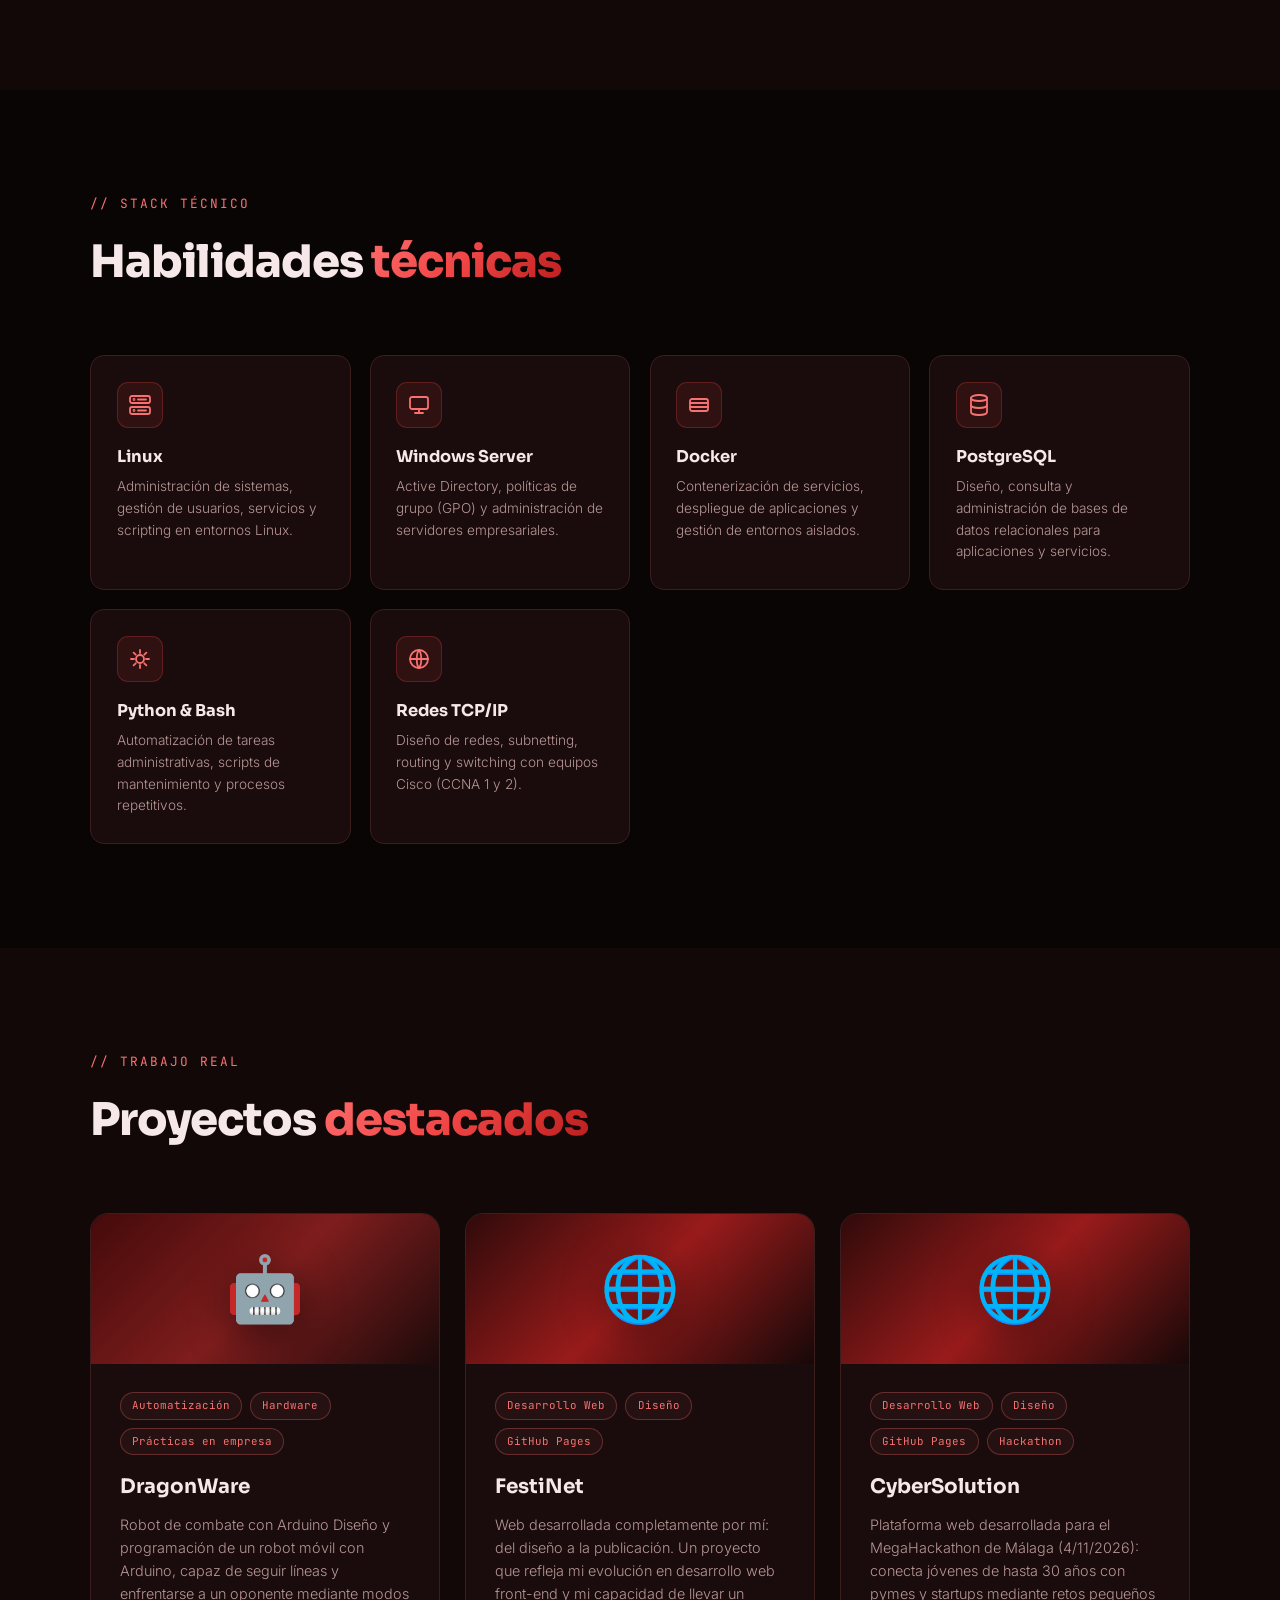
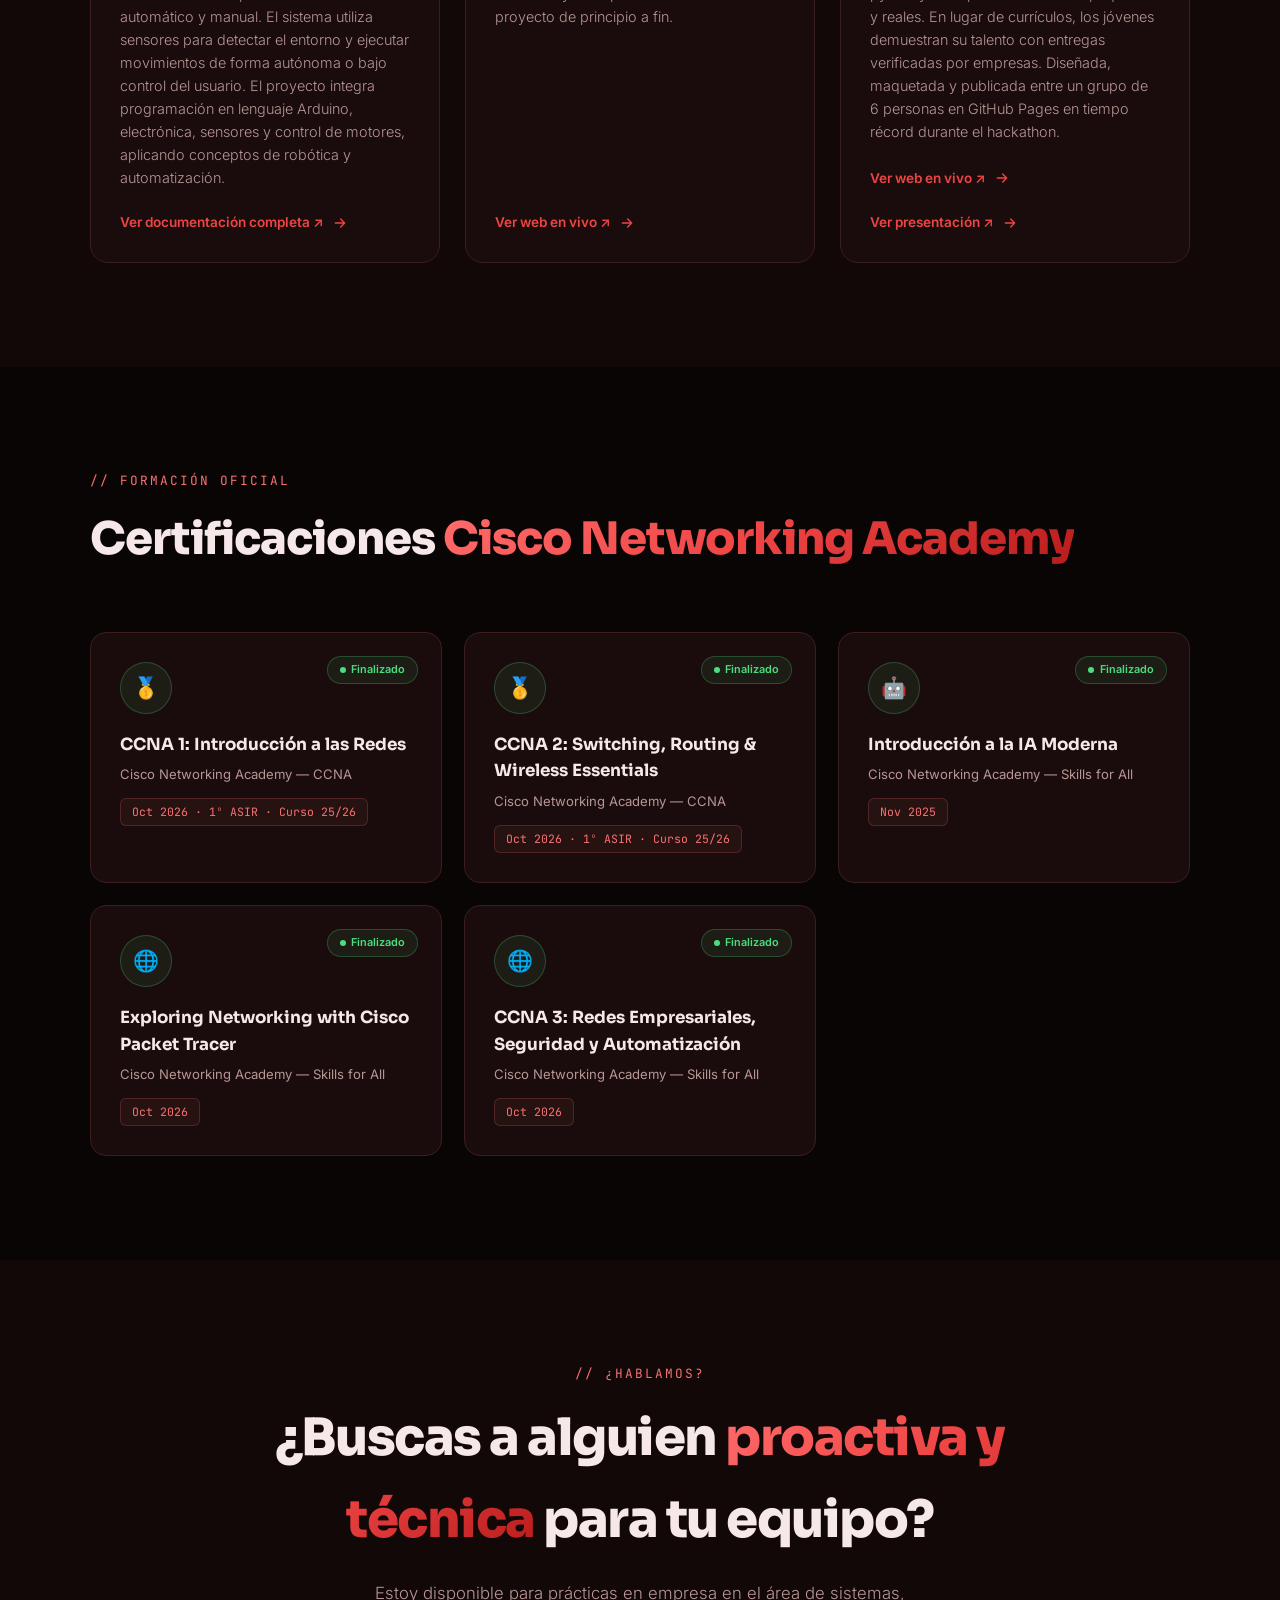
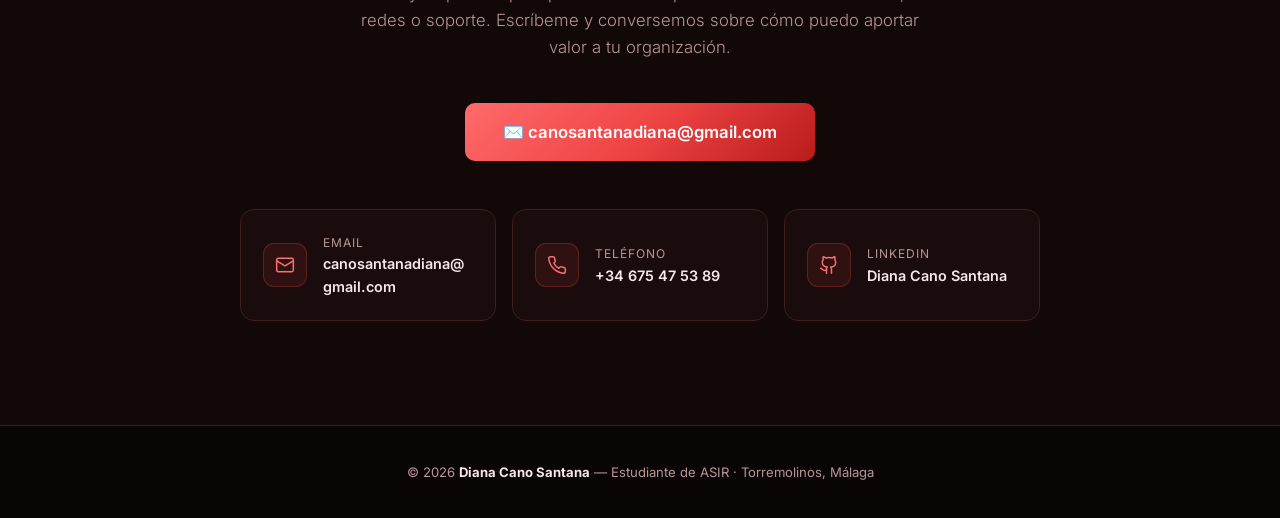
==== commit a1e356da: "Update index.html" ====
--- a/index.html
+++ b/index.html
@@ -271,7 +271,7 @@
             <a class="project-foot"
               href="archivos/cibersolution-microretos/CiberSolution_Microretos_Visual_BIEN.pdf"
               target="_blank" rel="noopener">
-              Ver documentación completa ↗
+              Ver presentación ↗
               <svg viewBox="0 0 24 24">
                 <path d="M5 12h14M13 6l6 6-6 6" />
               </svg>
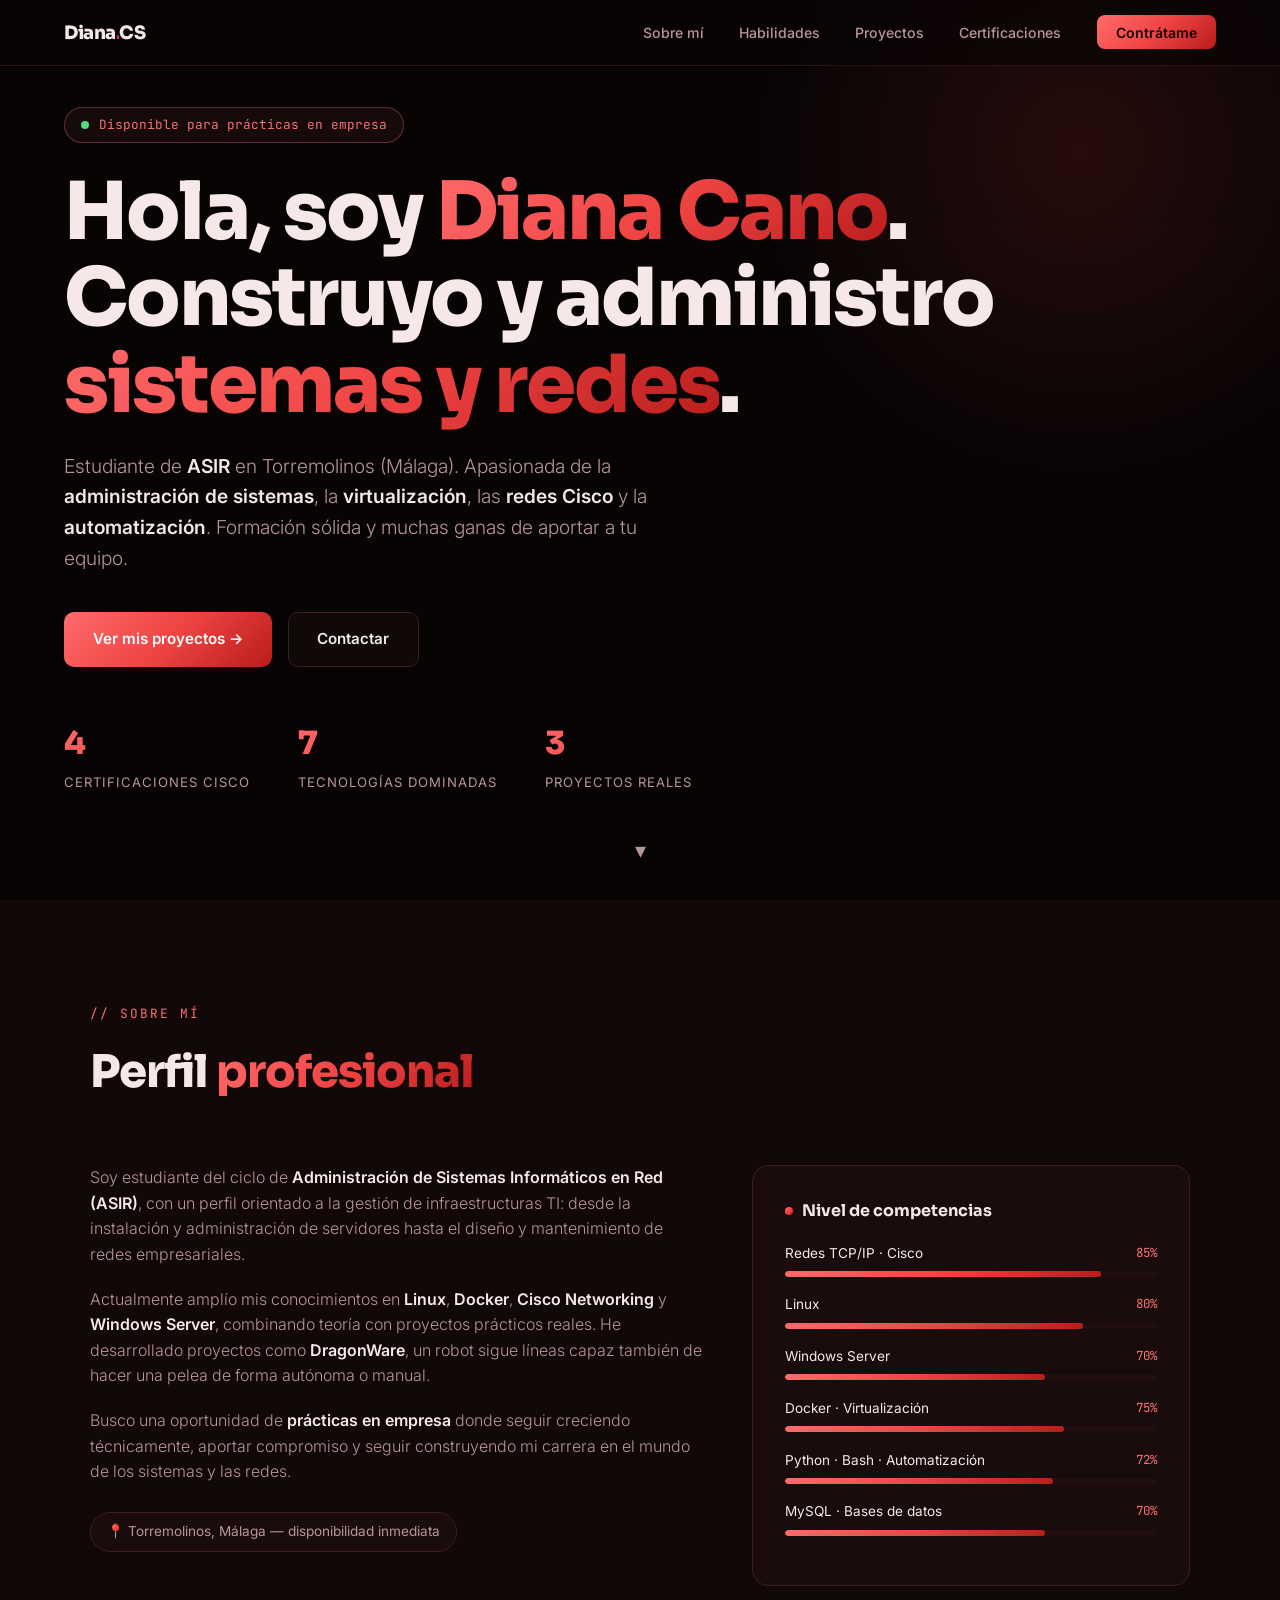
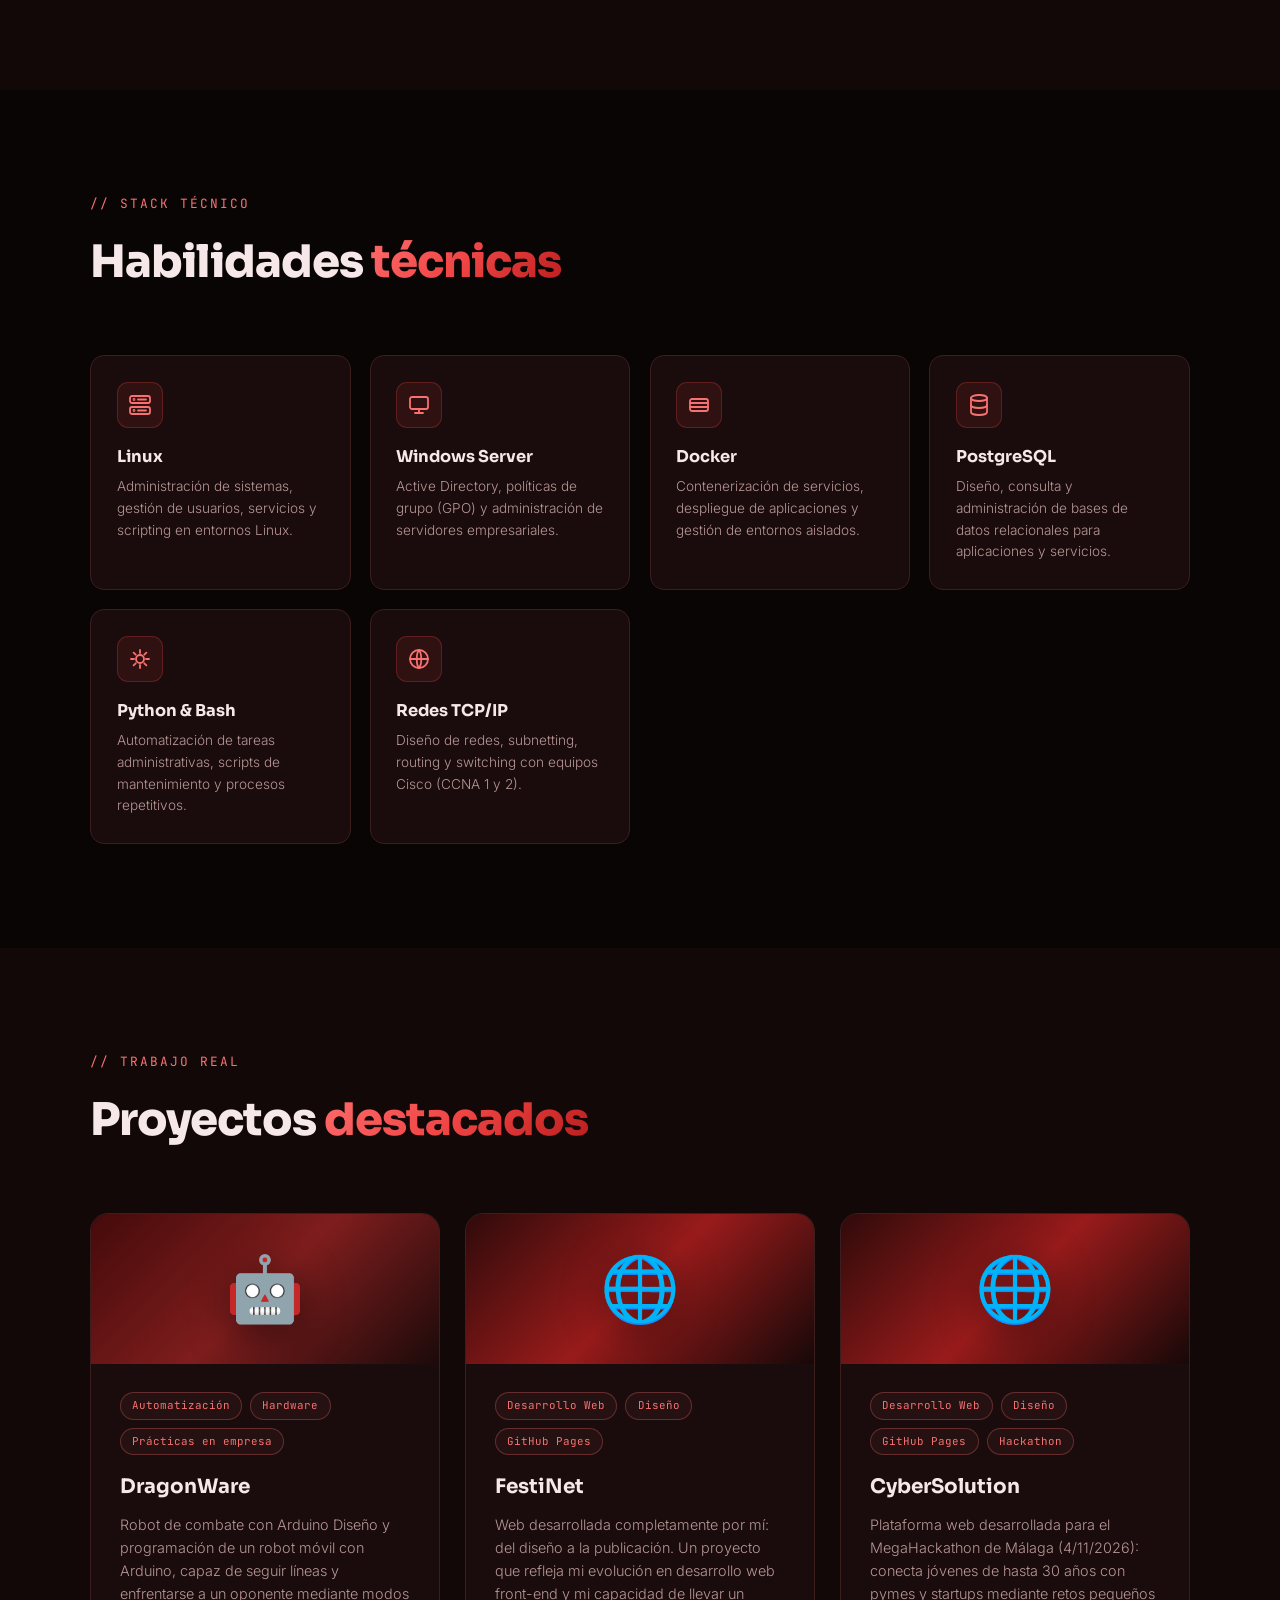
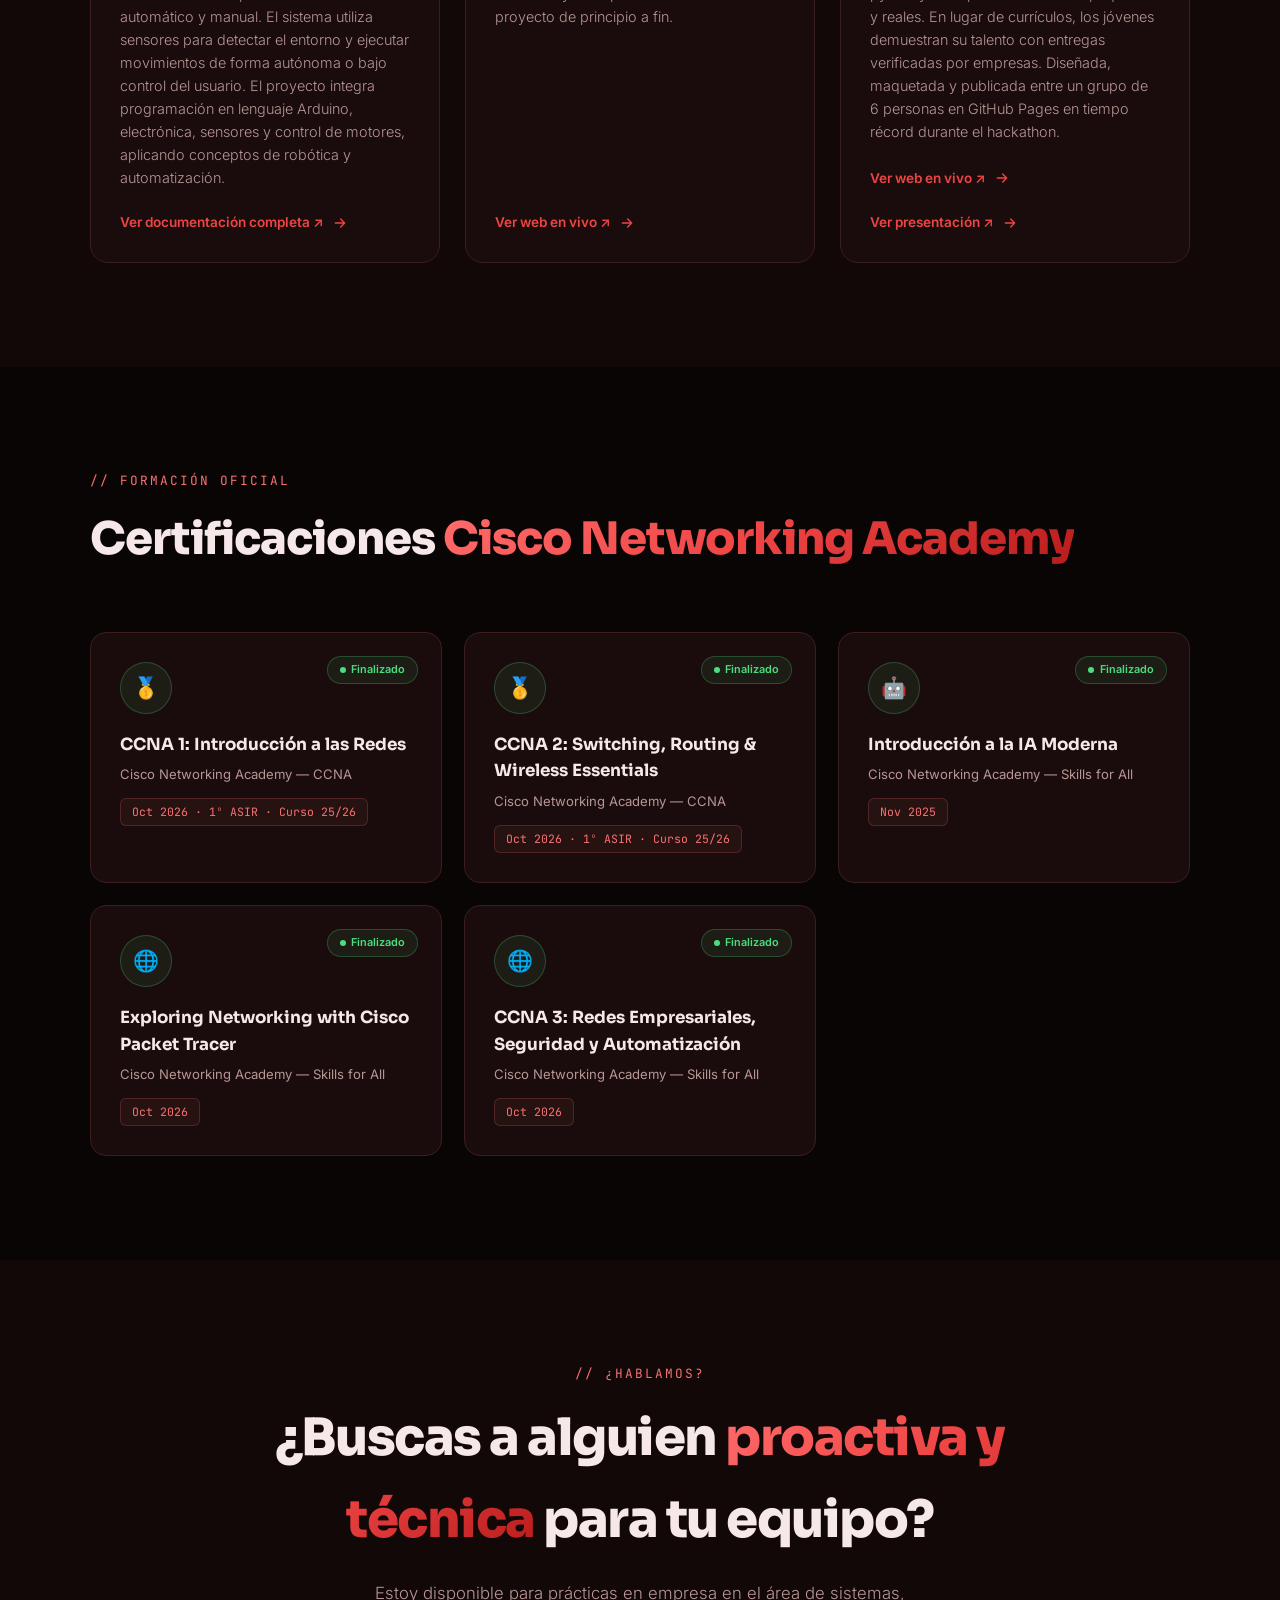
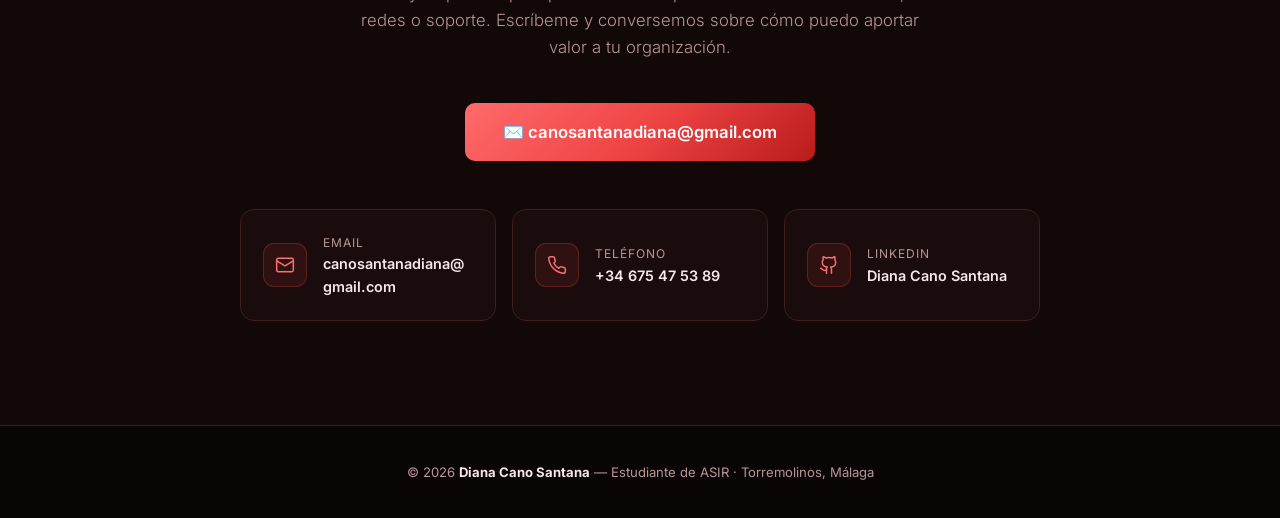
==== commit e995450b: "Update index.html" ====
--- a/index.html
+++ b/index.html
@@ -59,7 +59,7 @@
           <div class="lbl">Tecnologías dominadas</div>
         </div>
         <div class="stat">
-          <div class="num">3</div>
+          <div class="num"data-count="3">0</div>
           <div class="lbl">Proyectos reales</div>
         </div>
       </div>
